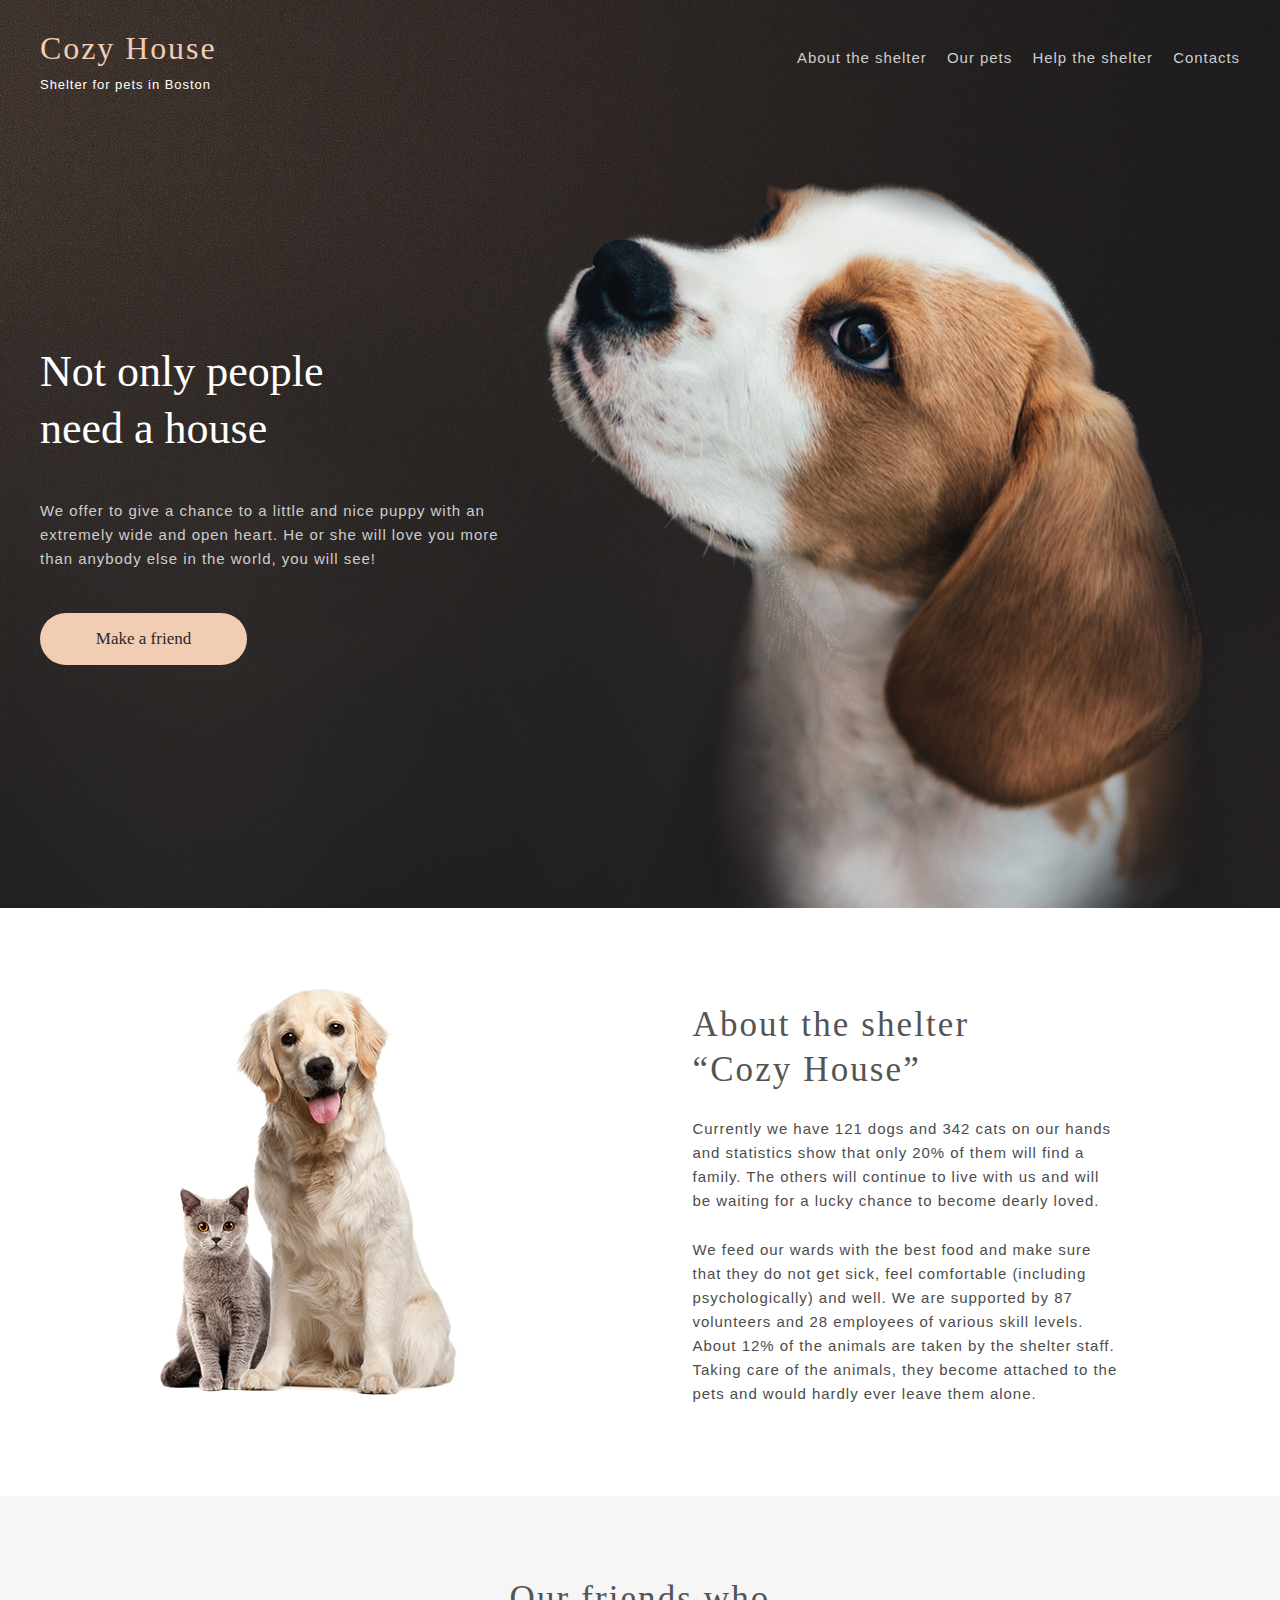
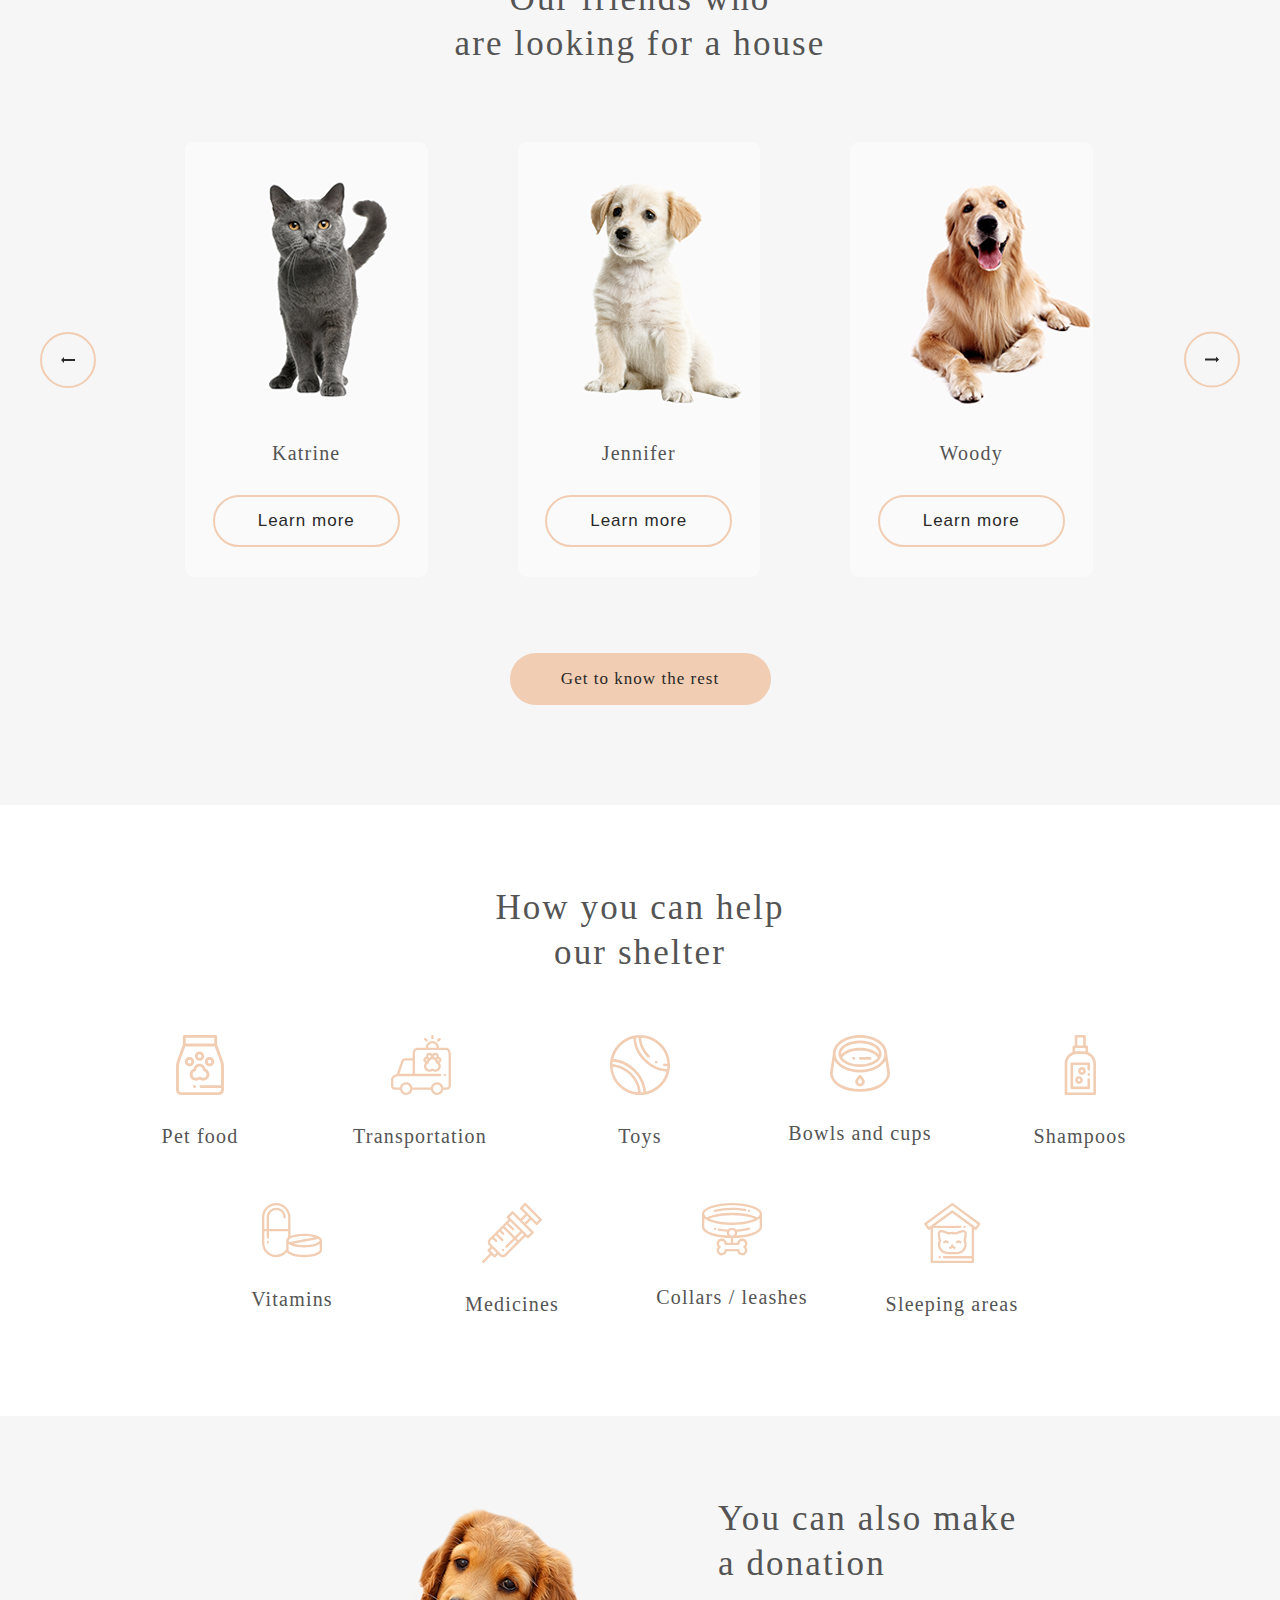
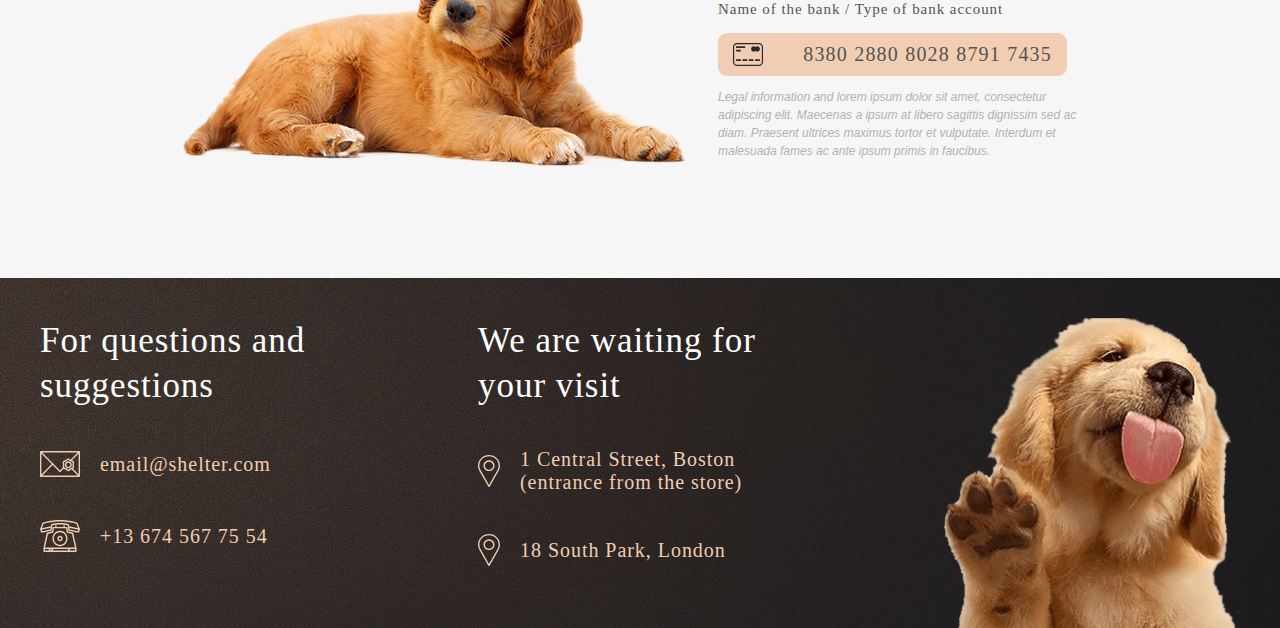
==== index.html @ f2b2263c "rework: done" ====
<!DOCTYPE html>
<html lang="en">

<head>
    <meta charset="UTF-8">
    <meta http-equiv="X-UA-Compatible" content="IE=edge">
    <meta name="viewport" content="width=device-width, initial-scale=1.0">
    <title>Shelter</title>
    <link rel="icon" href="./image/puppy.svg" type="image/x-icon">
    <link rel="stylesheet" href="style.css">
</head>

<body class="root">
    <section id="main" class="notOnly">
        <header class="header">
            <div class="headerLogo">
                <h1 class="headerTitle">Cozy House</h1>
                <p class="headerSubtitle">Shelter for pets in Boston</p>
            </div>
            <nav class="headerNav">
                <ul class="headerList">
                    <li class="headerItem">
                        <a class="headerLink" href="#main">About the shelter</a>
                    </li>
                    <li class="headerItem">
                        <a class="headerLink" href="./pages/pets.html">Our pets</a>
                    </li>
                    <li class="headerItem">
                        <a class="headerLink" href="#help">Help the shelter</a>
                    </li>
                    <li class="headerItem">
                        <a class="headerLink" href="#footer">Contacts</a>
                    </li>
                </ul>
            </nav>
        </header>
        <div class="notOnlyContent">
            <h2 class="notOnlyTitle">Not only people need a house</h2>
            <p class="notOnlyDescription">
                We offer to give a chance to a little and
                nice puppy with an extremely wide and open heart.
                He or she will love you more than anybody else in the world,
                you will see!
            </p>
            <button class="notOnlyButton"> <a href="#OurFriends">Make a friend</a></button>
        </div>
        <img class="notOnlyImage" src="./image/puppy.svg" alt="">
    </section>
    <section class="about">
        <div class="aboutContent">
            <img class="aboutImage" src="./image/about-pets.svg" alt="">
            <div class="aboutWrapper">
                <h3 class="aboutTitle">About the shelter “Cozy House”</h3>
                <p class="aboutDescription">
                    Currently we have 121 dogs and 342 cats on our hands and
                    statistics show that only 20% of them will find a family.
                    The others will continue to live with us and will be waiting
                    for a lucky chance to become dearly loved.
                </p>
                <p class="aboutDescription">
                    We feed our wards with the best food and make sure that
                    they do not get sick, feel comfortable (including psychologically)
                    and well. We are supported by 87 volunteers and 28 employees of
                    various skill levels. About 12% of the animals are taken by the
                    shelter staff. Taking care of the animals, they become attached
                    to the pets and would hardly ever leave them alone.
                </p>
            </div>
        </div>
    </section>
    <section id="OurFriends" class="ourFriends">
        <div class="ourFriendsContent">
            <h3 class="ourFriendsTitle">
                Our friends who are&nbsp;looking for a house
            </h3>
            <div class="ourFriendsSlider">
                <div class="ourFriendsLeft">
                    <img class="ourFriendsLeftImage" src="./image/Left.svg" alt="">
                </div>
                <ul class="ourFriendsCards">
                    <li class="ourFriendsItem">
                        <img class="ourFriendsImage" src="./image/pets-katrine.jpg" alt="Katrine">
                        <div class="ourFriendsDescription">
                            <p class="ourFriendsName">Katrine</p>
                            <button class="ourFriendsLearnMore">Learn more</button>
                        </div>
                    </li>
                    <li class="ourFriendsItem">
                        <img class="ourFriendsImage" src="./image/pets-jennifer.jpg" alt="Jennifer">
                        <div class="ourFriendsDescription">
                            <p class="ourFriendsName">Jennifer</p>
                            <button class="ourFriendsLearnMore">Learn more</button>
                        </div>
                    </li>
                    <li class="ourFriendsItem">
                        <img class="ourFriendsImage" src="./image/pets-woody.jpg" alt="Woody">
                        <div class="ourFriendsDescription">
                            <p class="ourFriendsName">Woody</p>
                            <button class="ourFriendsLearnMore">Learn more</button>
                        </div>
                    </li>
                    <li class="ourFriendsItem">
                        <img class="ourFriendsImage" src="./image/Sophia.jpg" alt="Sophia">
                        <div class="ourFriendsDescription">
                            <p class="ourFriendsName">Sophia</p>
                            <button class="ourFriendsLearnMore">Learn more</button>
                        </div>
                    </li>
                    <li class="ourFriendsItem">
                        <img class="ourFriendsImage" src="./image/pets-timmy.jpg" alt="Timmy">
                        <div class="ourFriendsDescription">
                            <p class="ourFriendsName">Timmy</p>
                            <button class="ourFriendsLearnMore">Learn more</button>
                        </div>
                    </li>
                    <li class="ourFriendsItem">
                        <img class="ourFriendsImage" src="./image/pets-charly.jpg" alt="Charly">
                        <div class="ourFriendsDescription">
                            <p class="ourFriendsName">Charly</p>
                            <button class="ourFriendsLearnMore">Learn more</button>
                        </div>
                    </li>
                    <li class="ourFriendsItem">
                        <img class="ourFriendsImage" src="./image/pets-scarlet.jpg" alt="Scarlett">
                        <div class="ourFriendsDescription">
                            <p class="ourFriendsName">Scarlett</p>
                            <button class="ourFriendsLearnMore">Learn more</button>
                        </div>
                    </li>
                    <li class="ourFriendsItem">
                        <img class="ourFriendsImage" src="./image/pets-Freddie.jpg" alt="Freddie">
                        <div class="ourFriendsDescription">
                            <p class="ourFriendsName">Freddie</p>
                            <button class="ourFriendsLearnMore">Learn more</button>
                        </div>
                    </li>
                </ul>
                <div class="ourFriendsRightWrapper">
                    <div class="ourFriendsRight">
                        <img class="ourFriendsRightImage" src="./image/Right.svg" alt="">
                    </div>
                </div>
            </div>
            <button  class="ourFriendsButton"> <a href="./pages/pets.html">Get to know the rest</a></button>
        </div>
    </section>
    <section id="help" class="help">
        <div class="helpContent">
            <h3 class="helpTitle">
                How you can help our shelter
            </h3>
            <ul class="helpItems">
                <li class="helpItem">
                    <img class="helpIcon" src="./image/food.svg" alt="Pet food">
                    <p class="helpText">Pet food</p>
                </li>
                <li class="helpItem">
                    <img class="helpIcon" src="./image/transportation.svg" alt="Transportation">
                    <p class="helpText">Transportation</p>
                </li>
                <li class="helpItem">
                    <img class="helpIcon" src="./image/toys.svg" alt="Toys">
                    <p class="helpText">Toys</p>
                </li>
                <li class="helpItem">
                    <img class="helpIcon" src="./image/bowls-and-cups.svg" alt="Bowls and cups">
                    <p class="helpText">Bowls and cups</p>
                </li>
                <li class="helpItem">
                    <img class="helpIcon" src="./image/shampoos.svg" alt="Shampoos">
                    <p class="helpText">Shampoos</p>
                </li>
                <li class="helpItem">
                    <img class="helpIcon" src="./image/vitamins.svg" alt="Vitamins">
                    <p class="helpText">Vitamins</p>
                </li>
                <li class="helpItem">
                    <img class="helpIcon" src="./image/medicines.svg" alt="Medicines">
                    <p class="helpText">Medicines</p>
                </li>
                <li class="helpItem">
                    <img class="helpIcon" src="./image/collars-or-leashes.svg" alt="Collars / leashes">
                    <p class="helpText">Collars / leashes</p>
                </li>
                <li class="helpItem">
                    <img class="helpIcon" src="./image/sleeping-area.svg" alt="Sleeping areas">
                    <p class="helpText">Sleeping areas</p>
                </li>
            </ul>
        </div>
    </section>
    <section class="inAddition">
        <div class="inAdditionContent">
            <img class="inAdditionImage" src="./image/donation-dog.svg" alt="dog">
            <div class="inAdditionWrapper">
                <h3 class="inAdditionTitle">You can also make a donation</h3>
                <p class="inAdditionSubtitle">Name of the bank / Type of bank account</p>
                <a class="inAdditionLink" href="#">
                    <img class="inAdditionIcon" src="./image/credit-card.svg" alt="8380 2880 8028 8791 7435">
                    <span class="inAdditionSpan">8380 2880 8028 8791 7435</span>
                </a>
                <p class="inAdditionInformation">Legal information and lorem ipsum dolor sit amet,
                    consectetur adipiscing elit. Maecenas a ipsum at libero sagittis
                    dignissim sed ac diam. Praesent ultrices maximus tortor et vulputate.
                    Interdum et malesuada fames ac ante ipsum primis in faucibus.</p>
            </div>
        </div>
    </section>
    <footer id="footer" class="footer">
        <div class="footerContent">
            <div class="footerContacts">
                <h3 class="footerTitle">For questions and suggestions</h3>
                <a href = "mailto: email@shelter.com" class="footerSubtitle email">
                    <img src="../image/icon-email.svg" alt="email" class="footerIcon">
                    <span class="footerInfo">email@shelter.com</span>
                </a>
                <a href="tel:+136745677554" class="footerSubtitle phone">
                    <img src="../image/phone.svg" alt="phone" class="footerIcon">
                    <span class="footerInfo">+13 674 567 75 54</span>
                </a>
            </div>
            <div class="footerAdress">
                <h3 class="footerTitle">We are waiting for your visit</h3>
                <a href="https://goo.gl/maps/bcG7oSS9eWHa2TAKA" target="_blank" class="footerSubtitle boston">
                    <img src="../image/pin.svg" alt="pin" class="footerIcon">
                    <span class="footerInfo">1 Central Street, Boston (entrance from the store)</span>
                </a>
                <a href="https://goo.gl/maps/N9DivadmzmrwjfUs8" target="_blank" class="footerSubtitle london">
                    <img src="../image/pin.svg" alt="pin" class="footerIcon">
                    <span class="footerInfo">18 South Park, London</span>
                </a>
            </div>
            <img src="../image/footer-puppy.svg" alt="Puppy" class="footerLogo">
        </div>
    </footer>
</body>

</html>
---- style.css ----
@import url(./blocks/root.css);

@import url(./blocks/notOnly/notOnly.css);

@import url(./blocks/header/header.css);
@import url(./blocks/header/Title/headerTitle.css);
@import url(./blocks/header/Subtitle/headerSubtitle.css);
@import url(./blocks/header/Nav/headerNav.css);
@import url(./blocks/header/List/headerList.css);
@import url(./blocks/header/Item/headerItem.css);
@import url(./blocks/header/Link/headerLink.css);

@import url(./blocks/notOnly/Content/notOnlyContent.css);
@import url(./blocks/notOnly/Title/notOnlyTitle.css);
@import url(./blocks/notOnly/Description/notOnlyDescription.css);
@import url(./blocks/notOnly/Button/notOnlyButton.css);
@import url(./blocks/notOnly/Image/notOnlyImage.css);

@import url(./blocks/about/about.css);
@import url(./blocks/about/Content/aboutContent.css);
@import url(./blocks/about/Image/aboutImage.css);
@import url(./blocks/about/Wrapper/aboutWrapper.css);
@import url(./blocks/about/Title/aboutTitle.css);
@import url(./blocks/about/Description/aboutDescription.css);

@import url(./blocks/ourFriends/ourFriendsContent.css);
@import url(./blocks/ourFriends/Title/ourFriendsTitle.css);
@import url(./blocks/ourFriends/Slider/ourFriendsSlider.css);
@import url(./blocks/ourFriends/Left/ourFriendsLeft.css);
@import url(./blocks/ourFriends/Left/ourFriendsLeftImage.css);
@import url(./blocks/ourFriends/Cards/ourFriendsCards.css);
@import url(./blocks/ourFriends/Item/ourFriendsItem.css);
@import url(./blocks/ourFriends/Image/ourFriendsImage.css);
@import url(./blocks/ourFriends/Description/ourFriendsDescription.css);
@import url(./blocks/ourFriends/Name/ourFriendsName.css);
@import url(./blocks/ourFriends/LearnMore/ourFriendsLearnMore.css);
@import url(./blocks/ourFriends/Right/ourFriendsRightWrapper.css);
@import url(./blocks/ourFriends/Right/ourFriendsRight.css);
@import url(./blocks/ourFriends/Right/ourFriendsRightImage.css);
@import url(./blocks/ourFriends/Button/ourFriendsButton.css);

@import url(./blocks/help/help.css);
@import url(./blocks/help/Content/helpContent.css);
@import url(./blocks/help/Title/helpTitle.css);
@import url(./blocks/help/Items/helpItems.css);
@import url(./blocks/help/Item/helpItem.css);
@import url(./blocks/help/Icon/helpIcon.css);
@import url(./blocks/help/Text/helpText.css);

@import url(./blocks/inAddition/inAddition.css);
@import url(./blocks/inAddition/Content/inAdditionContent.css);
@import url(./blocks/inAddition/Image/inAdditionImage.css);
@import url(./blocks/inAddition/Wrapper/inAdditionWrapper.css);
@import url(./blocks/inAddition/Title/inAdditionTitle.css);
@import url(./blocks/inAddition/Subtitle/inAdditionSubtitle.css);
@import url(./blocks/inAddition/Link/inAdditionLink.css);
@import url(./blocks/inAddition/Span/inAdditionSpan.css);
@import url(./blocks/inAddition/Information/inAdditionInformation.css);

@import url(./blocks/footer/footer.css);
@import url(./blocks/footer/Content/footerContent.css);
@import url(./blocks/footer/Title/footerTitle.css);
@import url(./blocks/footer/Subtitle/footerSubtitle.css);
@import url(./blocks/footer/Info/footerInfo.css);
@import url(./blocks/footer/Icon/footerIcon.css);
@import url(./blocks/footer/Logo/footerLogo.css);

@import url(./blocks/pets/pets.css);
@import url(./blocks/pets/Content/petsContent.css);
@import url(./blocks/pets/Title/petsTitle.css);
@import url(./blocks/pets/Container/petsContainer.css);
@import url(./blocks/pets/Item/petsItem.css);
@import url(./blocks/pets/Pagination/petsPagination.css);
@import url(./blocks/pets/Count/paginationCount.css);
@import url(./blocks/pets/Arrow/paginationArrow.css);
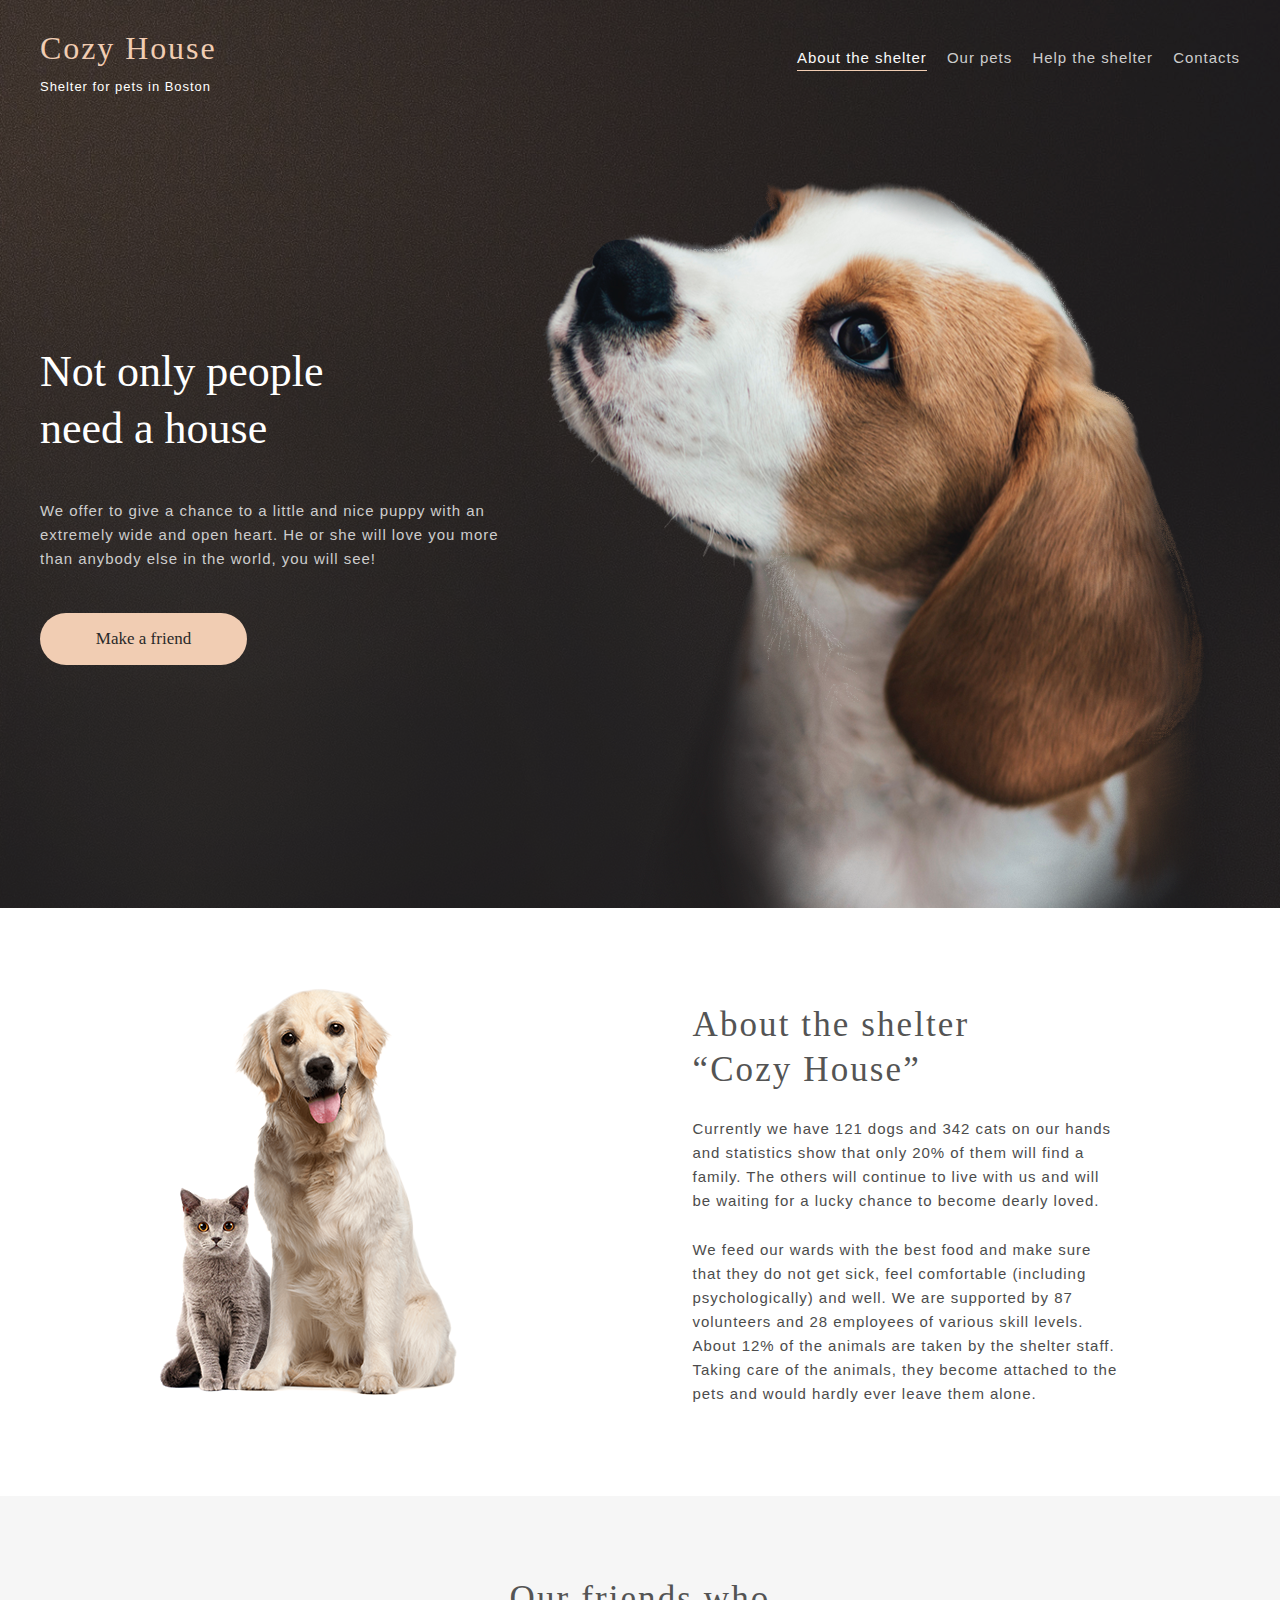
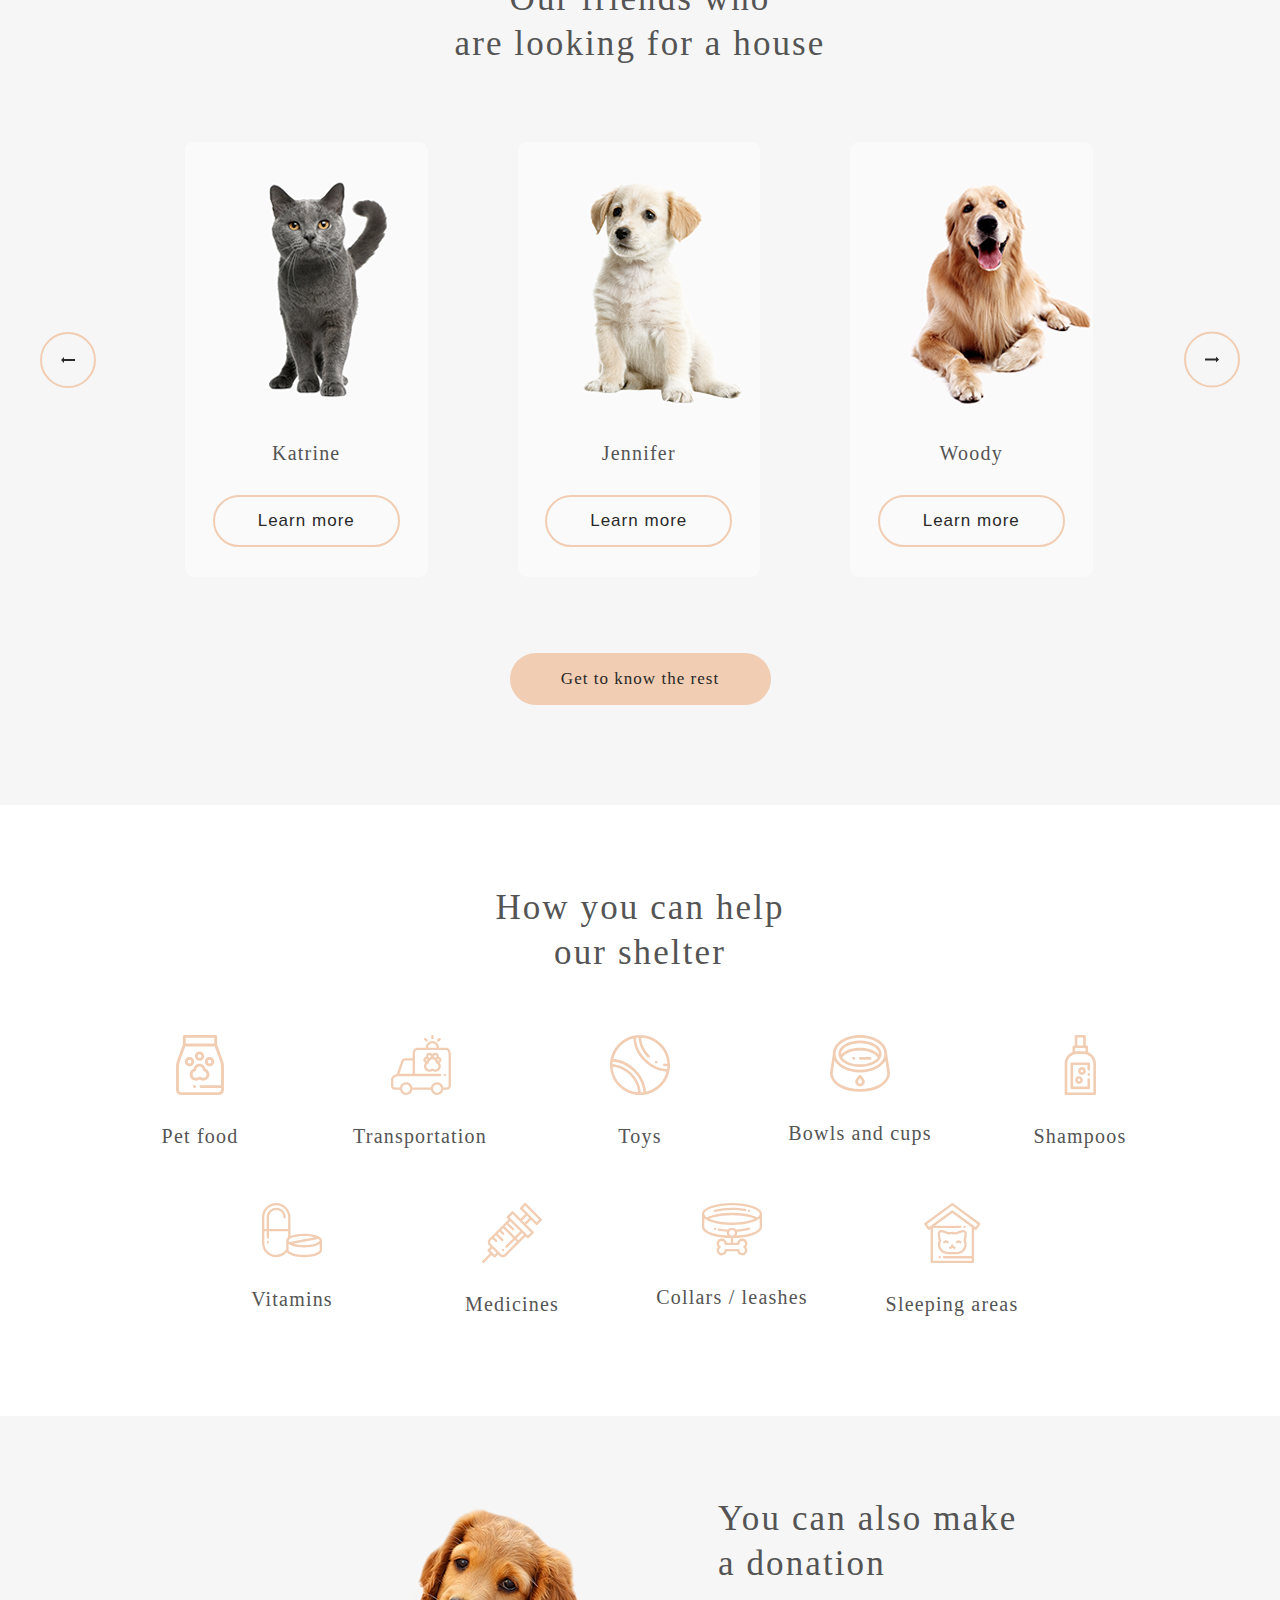
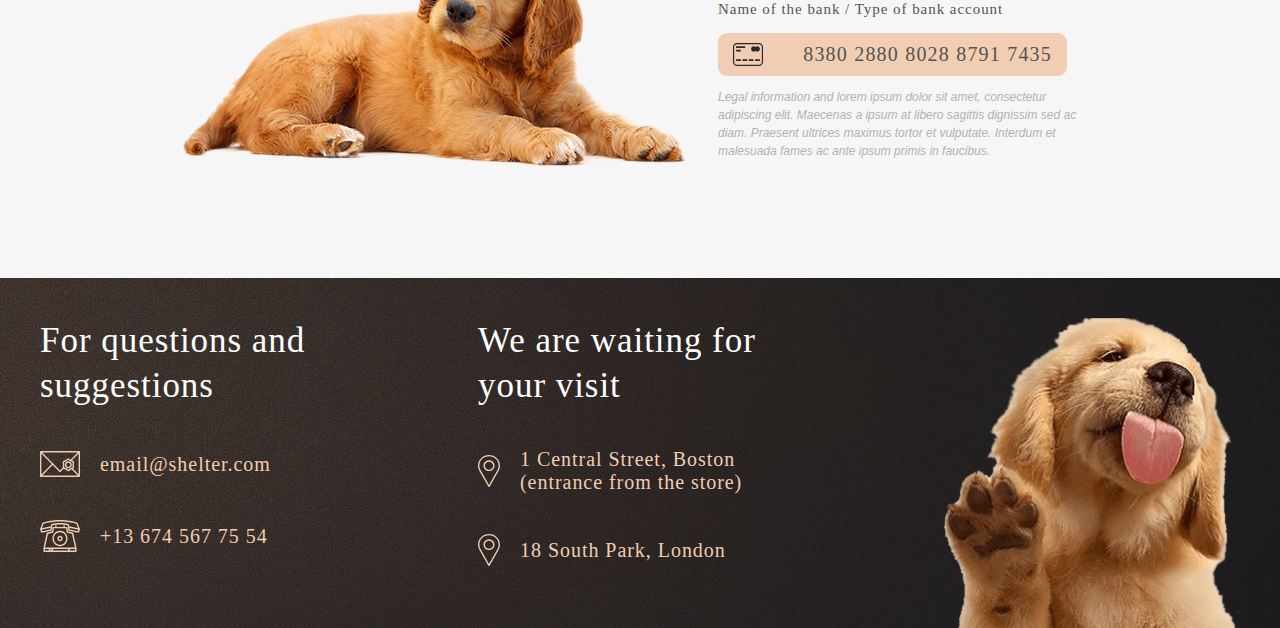
==== commit bda5e511: "rework: edit" ====
--- a/index.html
+++ b/index.html
@@ -15,11 +15,11 @@
         <header class="header">
             <div class="headerLogo">
                 <h1 class="headerTitle">Cozy House</h1>
-                <p class="headerSubtitle">Shelter for pets in Boston</p>
+                <span class="headerSubtitle">Shelter for pets in Boston</span>
             </div>
             <nav class="headerNav">
                 <ul class="headerList">
-                    <li class="headerItem">
+                    <li class="headerItem add">
                         <a class="headerLink" href="#main">About the shelter</a>
                     </li>
                     <li class="headerItem">
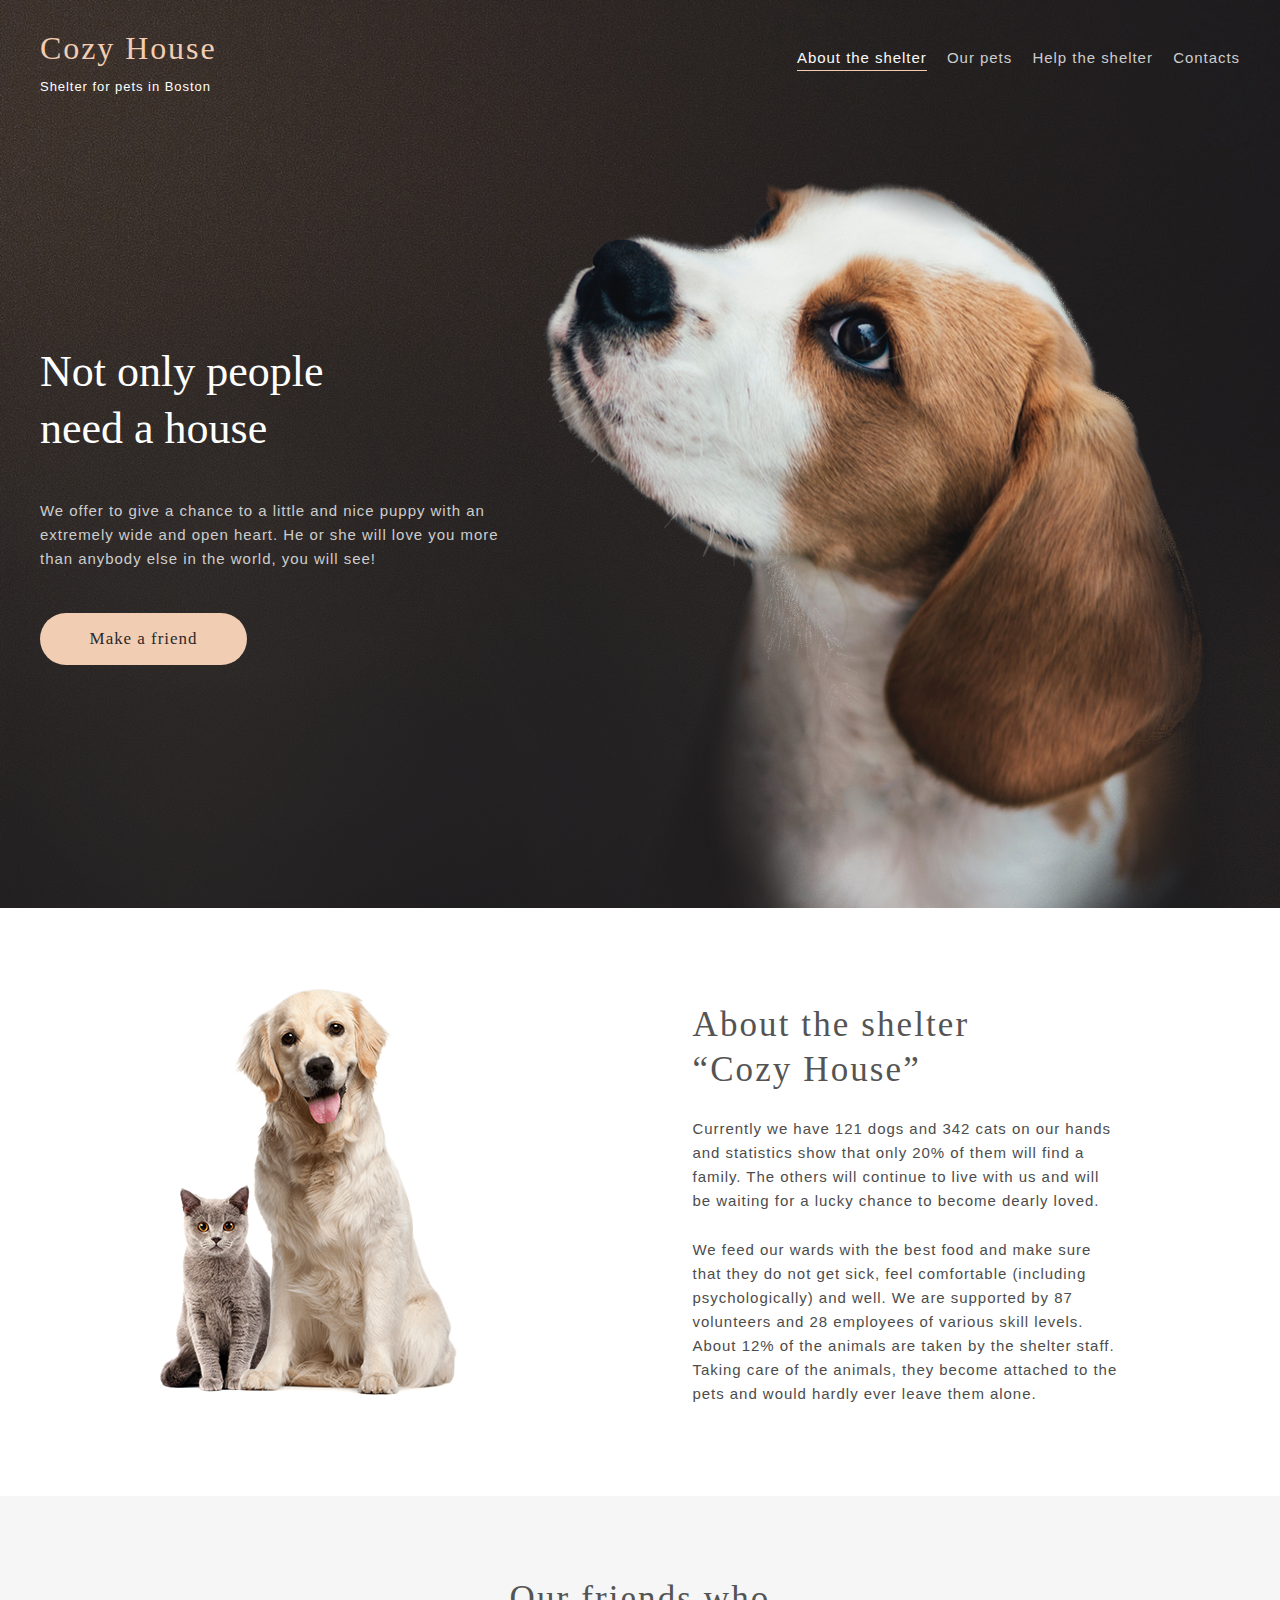
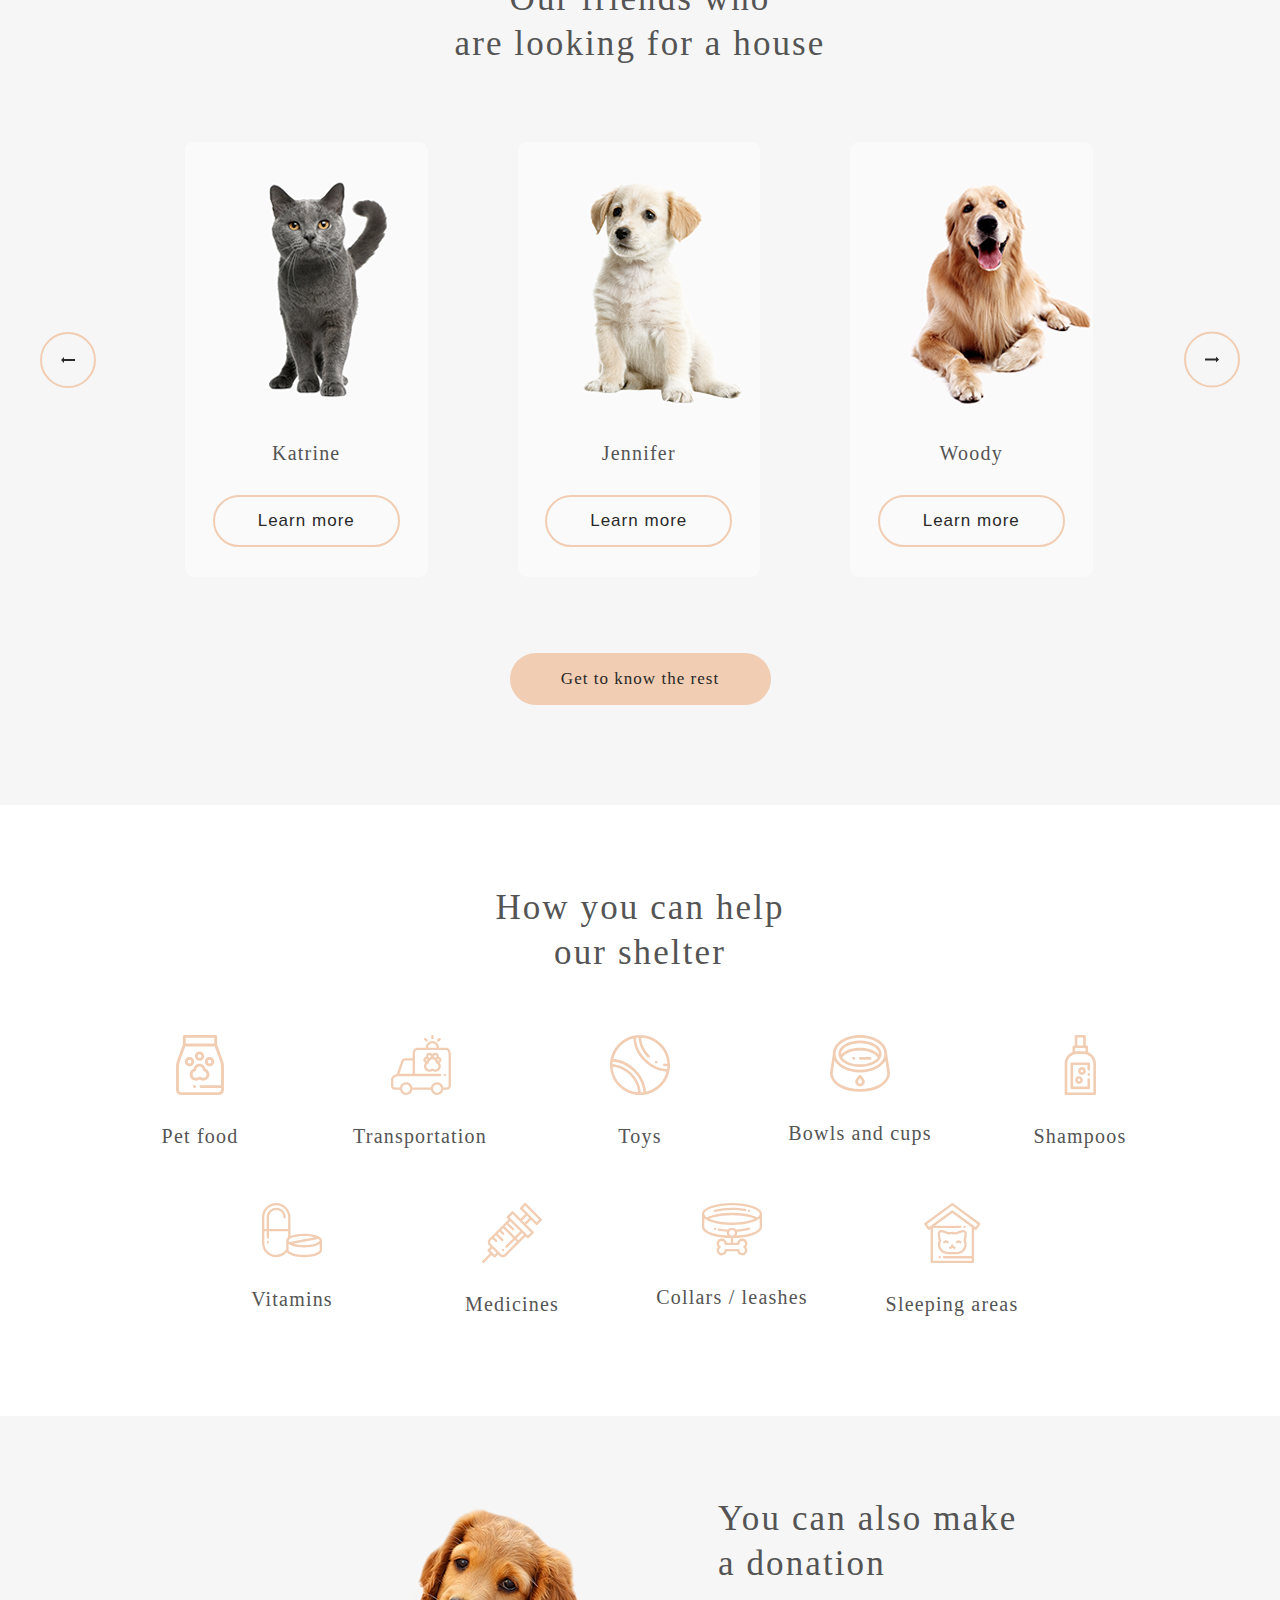
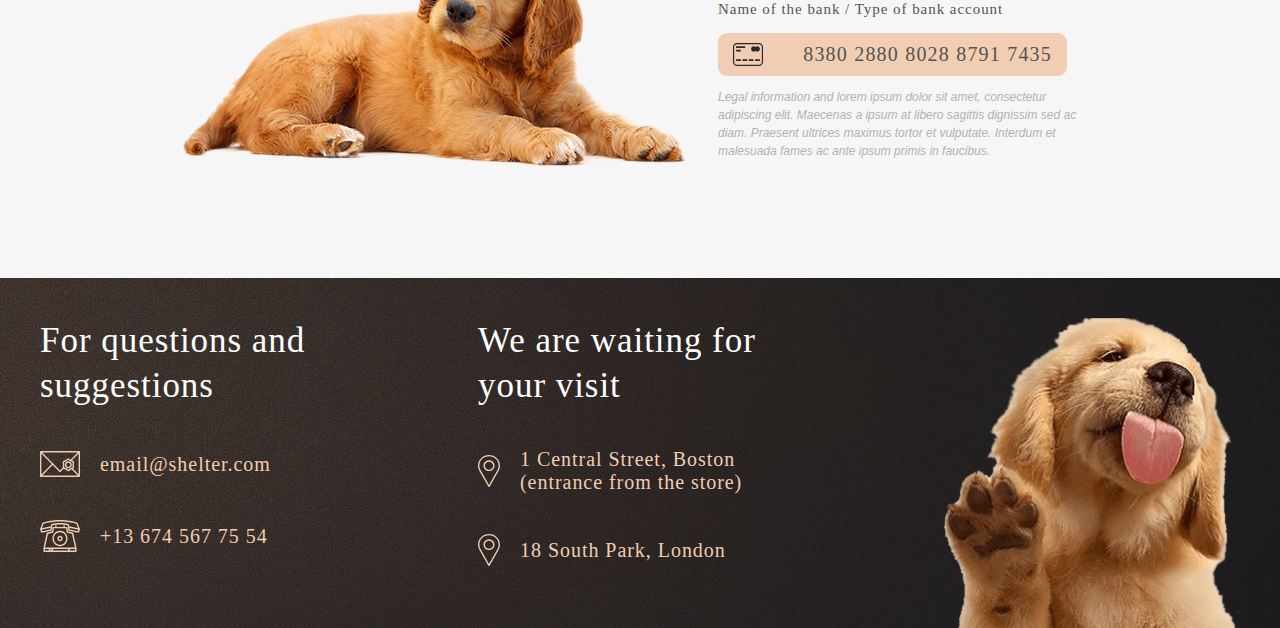
==== commit cc65d02e: "rework: edit button" ====
--- a/index.html
+++ b/index.html
@@ -42,7 +42,7 @@
                 He or she will love you more than anybody else in the world,
                 you will see!
             </p>
-            <button class="notOnlyButton"> <a href="#OurFriends">Make a friend</a></button>
+            <a class="notOnlyButton" href="#OurFriends">Make a friend</a>
         </div>
         <img class="notOnlyImage" src="./image/puppy.svg" alt="">
     </section>
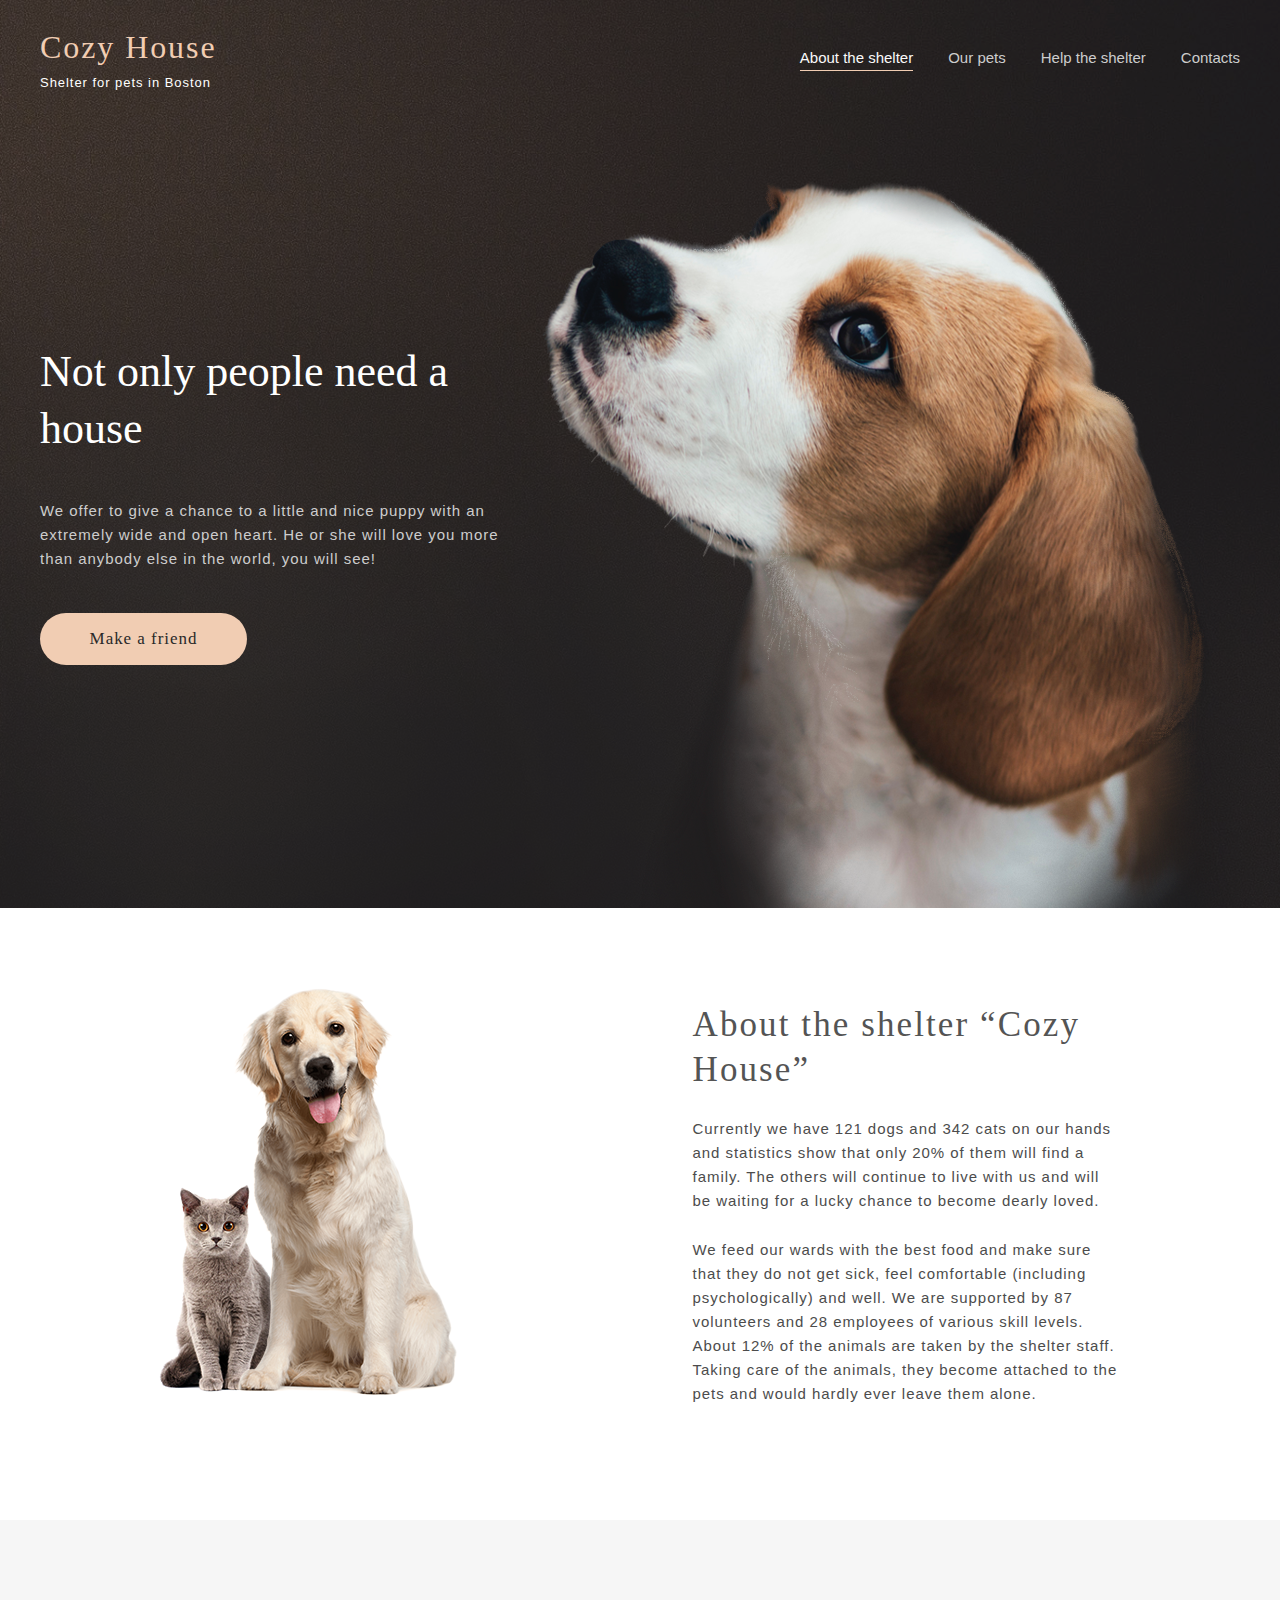
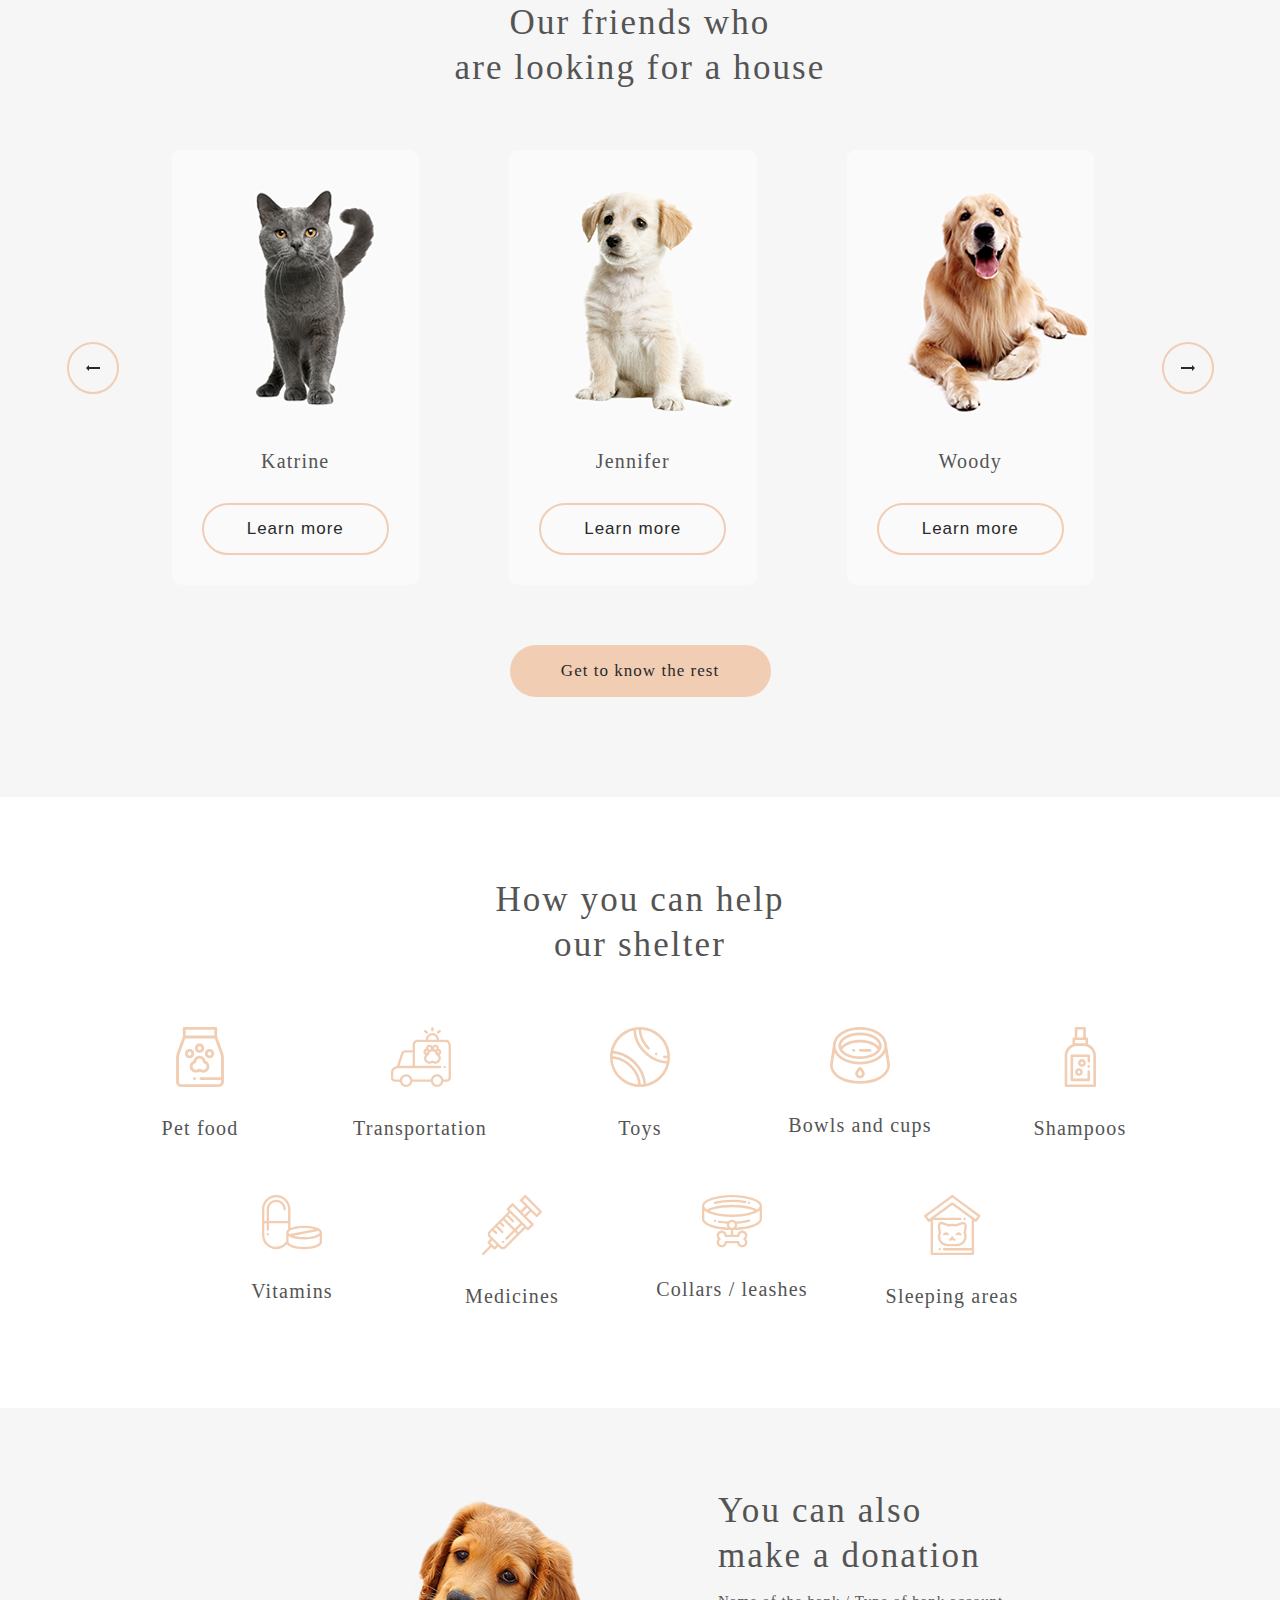
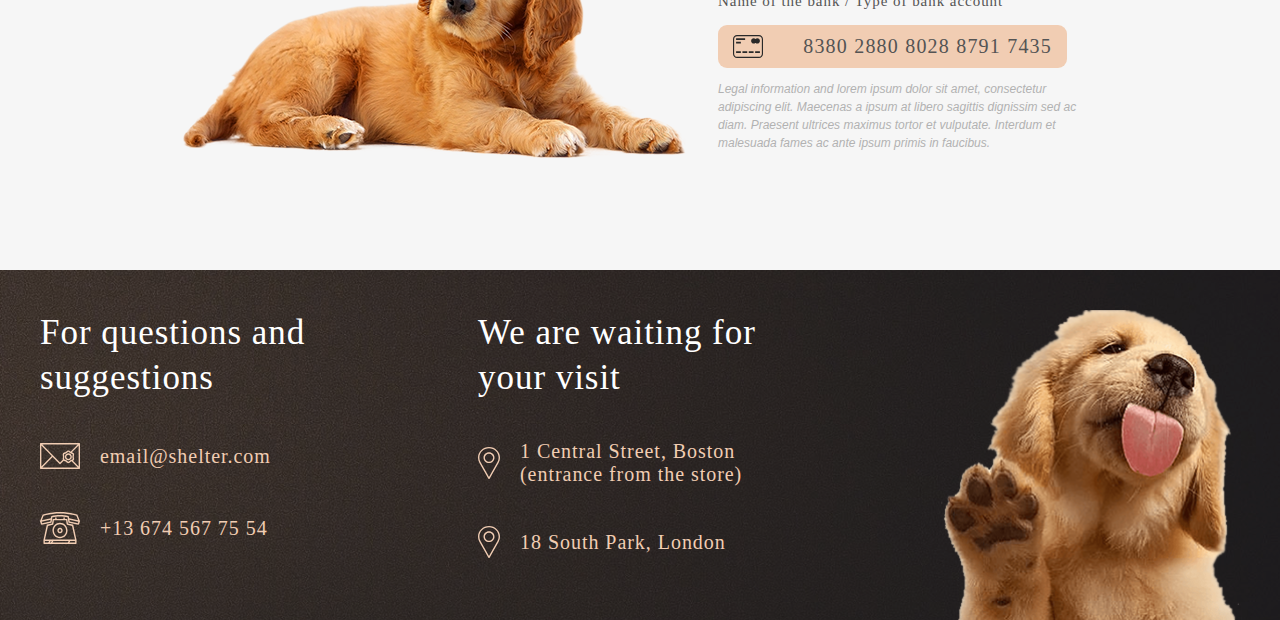
==== commit 05199775: "fix: second task is done" ====
--- a/index.html
+++ b/index.html
@@ -14,8 +14,8 @@
     <section id="main" class="notOnly">
         <header class="header">
             <div class="headerLogo">
-                <h1 class="headerTitle">Cozy House</h1>
-                <span class="headerSubtitle">Shelter for pets in Boston</span>
+                <h1 class="headerTitle">Cozy&nbsp;House</h1>
+                <p class="headerSubtitle">Shelter for pets in Boston</p>
             </div>
             <nav class="headerNav">
                 <ul class="headerList">
@@ -33,9 +33,10 @@
                     </li>
                 </ul>
             </nav>
+            <img class="headerBurger" src="../image/Burger1.svg" alt="Burger menu">
         </header>
         <div class="notOnlyContent">
-            <h2 class="notOnlyTitle">Not only people need a house</h2>
+            <h2 class="notOnlyTitle">Not only people need&nbsp;a house</h2>
             <p class="notOnlyDescription">
                 We offer to give a chance to a little and
                 nice puppy with an extremely wide and open heart.
@@ -71,83 +72,83 @@
     <section id="OurFriends" class="ourFriends">
         <div class="ourFriendsContent">
             <h3 class="ourFriendsTitle">
-                Our friends who are&nbsp;looking for a house
+                Our friends who are&nbsp;looking&nbsp;for&nbsp;a&nbsp;house
             </h3>
-            <div class="ourFriendsSlider">
+            <div class="ourFriendsWrapper">
                 <div class="ourFriendsLeft">
                     <img class="ourFriendsLeftImage" src="./image/Left.svg" alt="">
                 </div>
-                <ul class="ourFriendsCards">
-                    <li class="ourFriendsItem">
-                        <img class="ourFriendsImage" src="./image/pets-katrine.jpg" alt="Katrine">
-                        <div class="ourFriendsDescription">
-                            <p class="ourFriendsName">Katrine</p>
-                            <button class="ourFriendsLearnMore">Learn more</button>
-                        </div>
-                    </li>
-                    <li class="ourFriendsItem">
-                        <img class="ourFriendsImage" src="./image/pets-jennifer.jpg" alt="Jennifer">
-                        <div class="ourFriendsDescription">
-                            <p class="ourFriendsName">Jennifer</p>
-                            <button class="ourFriendsLearnMore">Learn more</button>
-                        </div>
-                    </li>
-                    <li class="ourFriendsItem">
-                        <img class="ourFriendsImage" src="./image/pets-woody.jpg" alt="Woody">
-                        <div class="ourFriendsDescription">
-                            <p class="ourFriendsName">Woody</p>
-                            <button class="ourFriendsLearnMore">Learn more</button>
-                        </div>
-                    </li>
-                    <li class="ourFriendsItem">
-                        <img class="ourFriendsImage" src="./image/Sophia.jpg" alt="Sophia">
-                        <div class="ourFriendsDescription">
-                            <p class="ourFriendsName">Sophia</p>
-                            <button class="ourFriendsLearnMore">Learn more</button>
-                        </div>
-                    </li>
-                    <li class="ourFriendsItem">
-                        <img class="ourFriendsImage" src="./image/pets-timmy.jpg" alt="Timmy">
-                        <div class="ourFriendsDescription">
-                            <p class="ourFriendsName">Timmy</p>
-                            <button class="ourFriendsLearnMore">Learn more</button>
-                        </div>
-                    </li>
-                    <li class="ourFriendsItem">
-                        <img class="ourFriendsImage" src="./image/pets-charly.jpg" alt="Charly">
-                        <div class="ourFriendsDescription">
-                            <p class="ourFriendsName">Charly</p>
-                            <button class="ourFriendsLearnMore">Learn more</button>
-                        </div>
-                    </li>
-                    <li class="ourFriendsItem">
-                        <img class="ourFriendsImage" src="./image/pets-scarlet.jpg" alt="Scarlett">
-                        <div class="ourFriendsDescription">
-                            <p class="ourFriendsName">Scarlett</p>
-                            <button class="ourFriendsLearnMore">Learn more</button>
-                        </div>
-                    </li>
-                    <li class="ourFriendsItem">
-                        <img class="ourFriendsImage" src="./image/pets-Freddie.jpg" alt="Freddie">
-                        <div class="ourFriendsDescription">
-                            <p class="ourFriendsName">Freddie</p>
-                            <button class="ourFriendsLearnMore">Learn more</button>
-                        </div>
-                    </li>
-                </ul>
-                <div class="ourFriendsRightWrapper">
-                    <div class="ourFriendsRight">
-                        <img class="ourFriendsRightImage" src="./image/Right.svg" alt="">
-                    </div>
+                <div class="ourFriendsSlider">
+                    <ul class="ourFriendsCards">
+                        <li class="ourFriendsItem">
+                            <img class="ourFriendsImage" src="./image/pets-katrine.jpg" alt="Katrine">
+                            <div class="ourFriendsDescription">
+                                <p class="ourFriendsName">Katrine</p>
+                                <button class="ourFriendsLearnMore">Learn more</button>
+                            </div>
+                        </li>
+                        <li class="ourFriendsItem">
+                            <img class="ourFriendsImage" src="./image/pets-jennifer.jpg" alt="Jennifer">
+                            <div class="ourFriendsDescription">
+                                <p class="ourFriendsName">Jennifer</p>
+                                <button class="ourFriendsLearnMore">Learn more</button>
+                            </div>
+                        </li>
+                        <li class="ourFriendsItem">
+                            <img class="ourFriendsImage" src="./image/pets-woody.jpg" alt="Woody">
+                            <div class="ourFriendsDescription">
+                                <p class="ourFriendsName">Woody</p>
+                                <button class="ourFriendsLearnMore">Learn more</button>
+                            </div>
+                        </li>
+                        <li class="ourFriendsItem">
+                            <img class="ourFriendsImage" src="./image/Sophia.jpg" alt="Sophia">
+                            <div class="ourFriendsDescription">
+                                <p class="ourFriendsName">Sophia</p>
+                                <button class="ourFriendsLearnMore">Learn more</button>
+                            </div>
+                        </li>
+                        <li class="ourFriendsItem">
+                            <img class="ourFriendsImage" src="./image/pets-timmy.jpg" alt="Timmy">
+                            <div class="ourFriendsDescription">
+                                <p class="ourFriendsName">Timmy</p>
+                                <button class="ourFriendsLearnMore">Learn more</button>
+                            </div>
+                        </li>
+                        <li class="ourFriendsItem">
+                            <img class="ourFriendsImage" src="./image/pets-charly.jpg" alt="Charly">
+                            <div class="ourFriendsDescription">
+                                <p class="ourFriendsName">Charly</p>
+                                <button class="ourFriendsLearnMore">Learn more</button>
+                            </div>
+                        </li>
+                        <li class="ourFriendsItem">
+                            <img class="ourFriendsImage" src="./image/pets-scarlet.jpg" alt="Scarlett">
+                            <div class="ourFriendsDescription">
+                                <p class="ourFriendsName">Scarlett</p>
+                                <button class="ourFriendsLearnMore">Learn more</button>
+                            </div>
+                        </li>
+                        <li class="ourFriendsItem">
+                            <img class="ourFriendsImage" src="./image/pets-Freddie.jpg" alt="Freddie">
+                            <div class="ourFriendsDescription">
+                                <p class="ourFriendsName">Freddie</p>
+                                <button class="ourFriendsLearnMore">Learn more</button>
+                            </div>
+                        </li>
+                    </ul>
                 </div>
-            </div>
-            <button  class="ourFriendsButton"> <a href="./pages/pets.html">Get to know the rest</a></button>
+                <div class="ourFriendsRight">
+                    <img class="ourFriendsRightImage" src="./image/Right.svg" alt="">
+                </div>
+            </div>
+            <a class="ourFriendsButton" href="./pages/pets.html">Get to know the rest</a>
         </div>
     </section>
     <section id="help" class="help">
         <div class="helpContent">
             <h3 class="helpTitle">
-                How you can help our shelter
+                How you can help our&nbsp;shelter
             </h3>
             <ul class="helpItems">
                 <li class="helpItem">
@@ -193,7 +194,7 @@
         <div class="inAdditionContent">
             <img class="inAdditionImage" src="./image/donation-dog.svg" alt="dog">
             <div class="inAdditionWrapper">
-                <h3 class="inAdditionTitle">You can also make a donation</h3>
+                <h3 class="inAdditionTitle">You can also make&nbsp;a&nbsp;donation</h3>
                 <p class="inAdditionSubtitle">Name of the bank / Type of bank account</p>
                 <a class="inAdditionLink" href="#">
                     <img class="inAdditionIcon" src="./image/credit-card.svg" alt="8380 2880 8028 8791 7435">
@@ -210,7 +211,7 @@
         <div class="footerContent">
             <div class="footerContacts">
                 <h3 class="footerTitle">For questions and suggestions</h3>
-                <a href = "mailto: email@shelter.com" class="footerSubtitle email">
+                <a href = "mailto:email@shelter.com" class="footerSubtitle email">
                     <img src="../image/icon-email.svg" alt="email" class="footerIcon">
                     <span class="footerInfo">email@shelter.com</span>
                 </a>
--- a/style.css
+++ b/style.css
@@ -9,6 +9,7 @@
 @import url(./blocks/header/List/headerList.css);
 @import url(./blocks/header/Item/headerItem.css);
 @import url(./blocks/header/Link/headerLink.css);
+@import url(./blocks/header/burger/headerBurger.css);
 
 @import url(./blocks/notOnly/Content/notOnlyContent.css);
 @import url(./blocks/notOnly/Title/notOnlyTitle.css);
@@ -23,8 +24,10 @@
 @import url(./blocks/about/Title/aboutTitle.css);
 @import url(./blocks/about/Description/aboutDescription.css);
 
-@import url(./blocks/ourFriends/ourFriendsContent.css);
+@import url(./blocks/ourFriends/OurFriends.css);
+@import url(./blocks/ourFriends/Content/ourFriendsContent.css);
 @import url(./blocks/ourFriends/Title/ourFriendsTitle.css);
+@import url(./blocks/ourFriends/Wrapper/ourFriendsWrapper.css);
 @import url(./blocks/ourFriends/Slider/ourFriendsSlider.css);
 @import url(./blocks/ourFriends/Left/ourFriendsLeft.css);
 @import url(./blocks/ourFriends/Left/ourFriendsLeftImage.css);
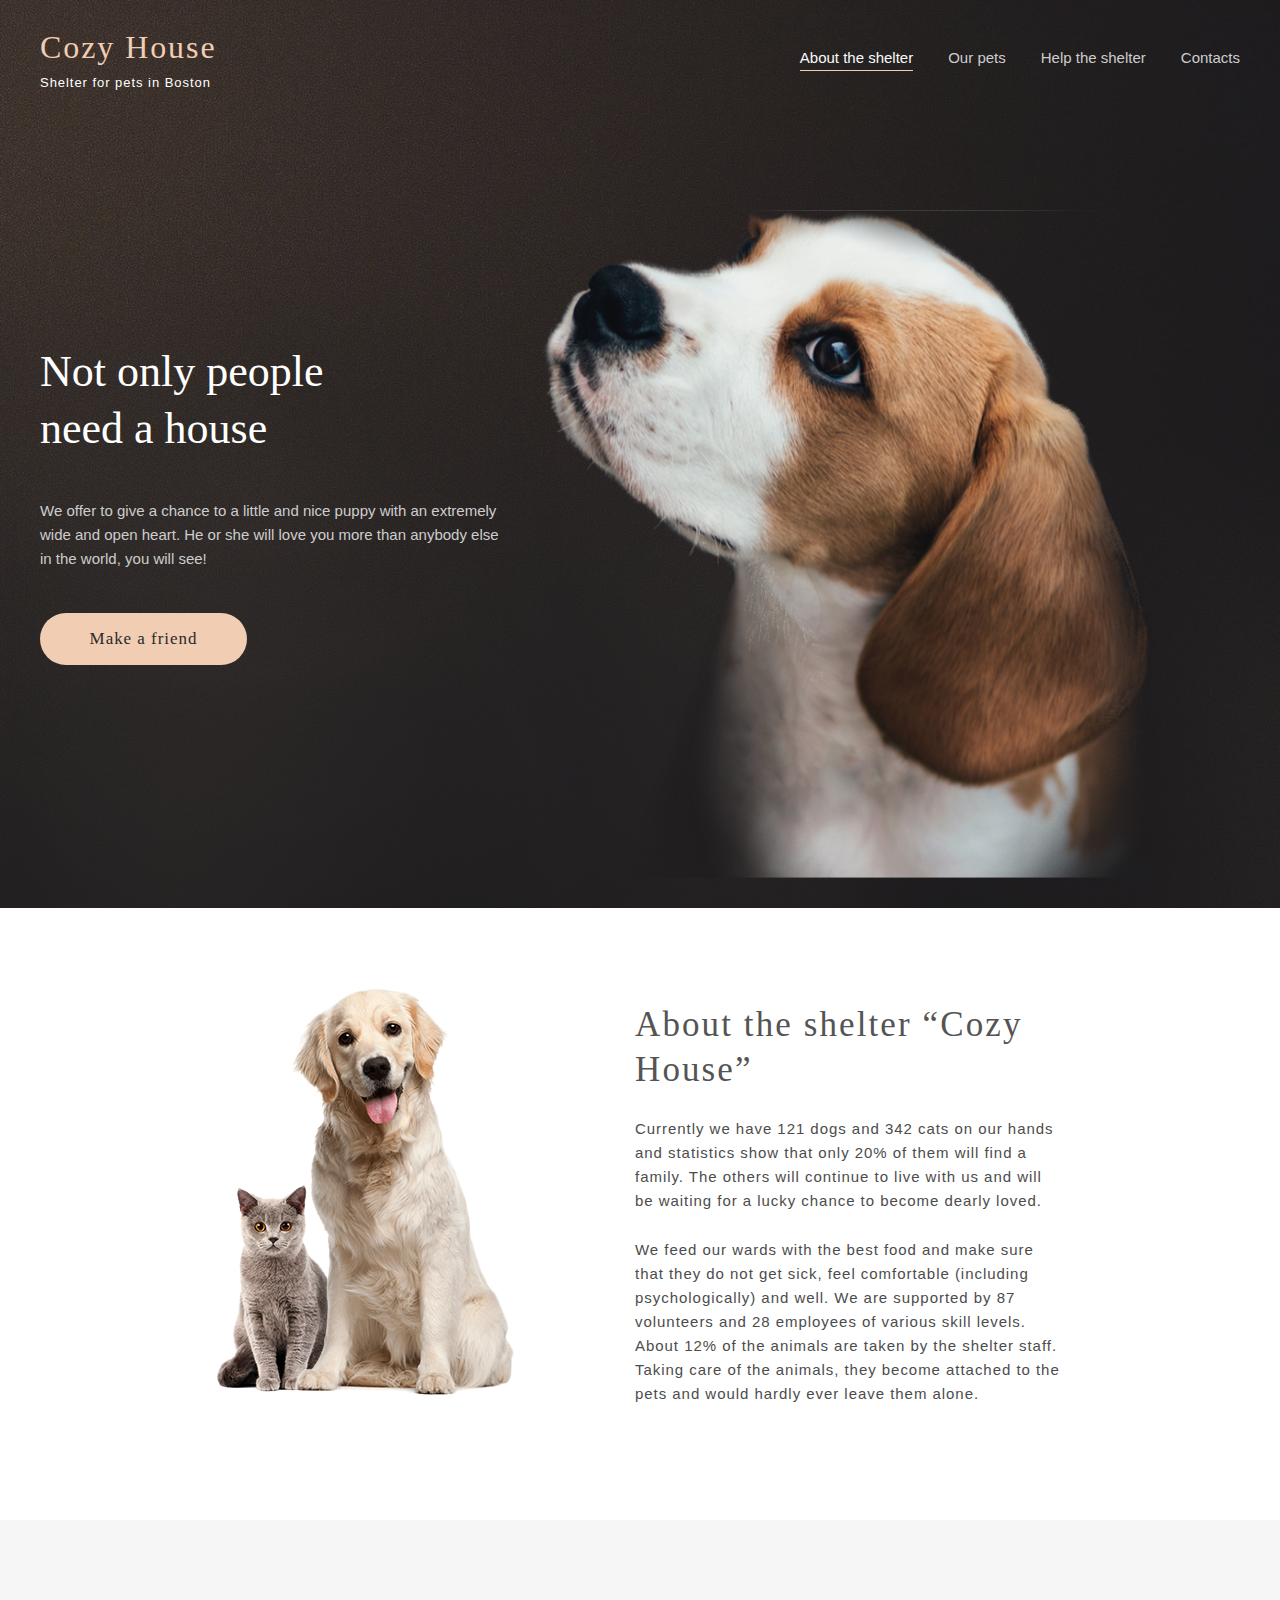
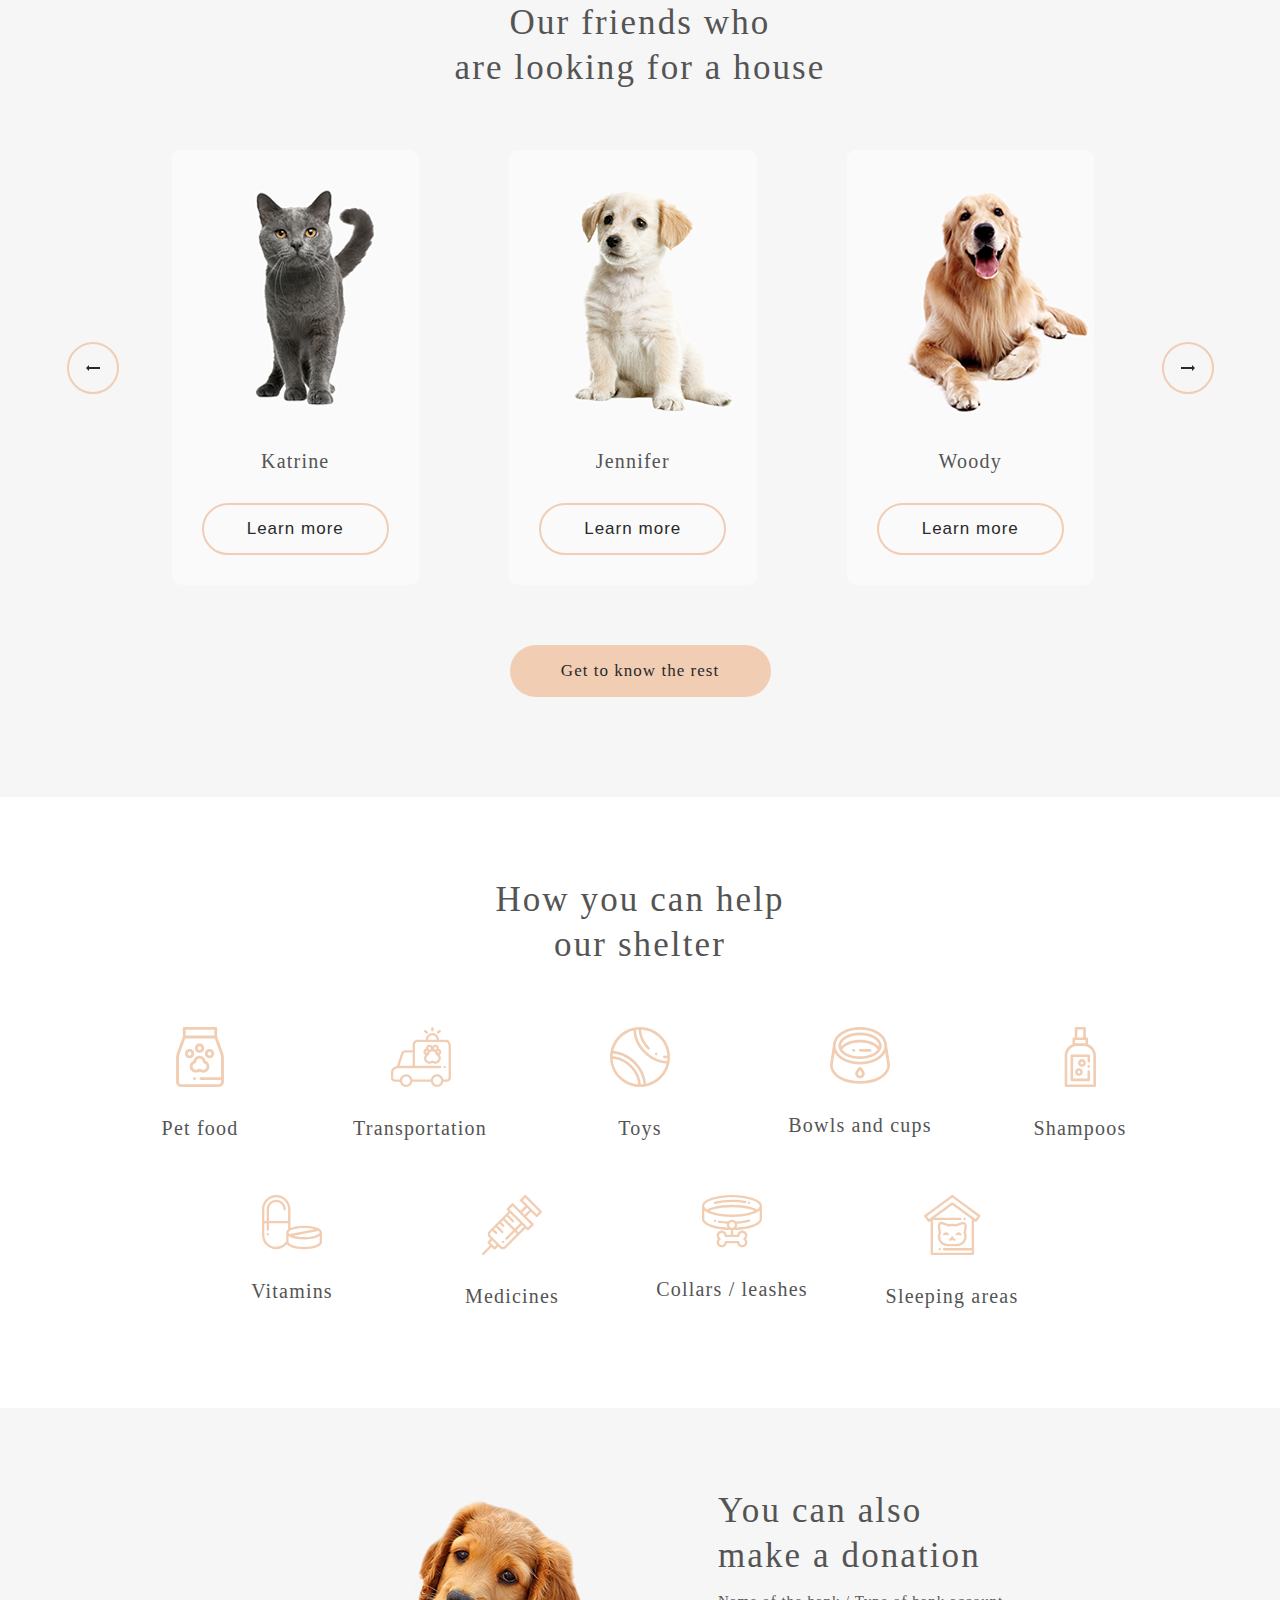
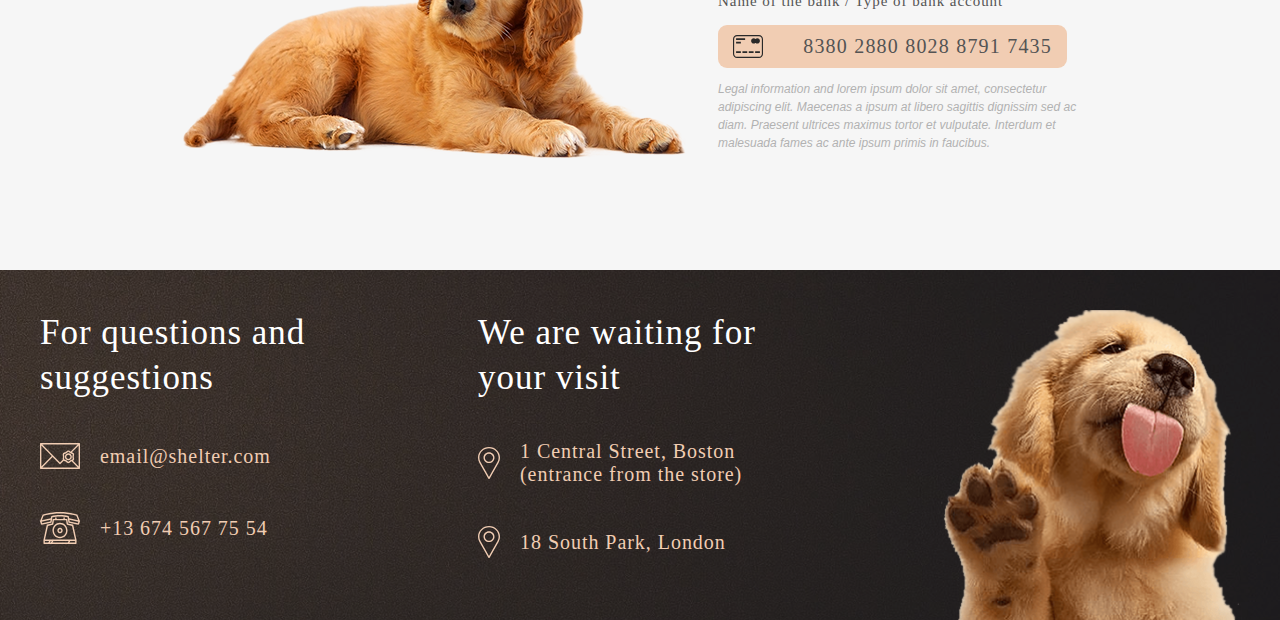
==== commit 1553c1d1: "3 task" ====
--- a/index.html
+++ b/index.html
@@ -12,6 +12,22 @@
 
 <body class="root">
     <section id="main" class="notOnly">
+        <nav class="burgerMenu">
+            <ul class="burgerList">
+                <li class="burgerItem add">
+                    <a class="burgerLink" href="#main">About the shelter</a>
+                </li>
+                <li class="burgerItem">
+                    <a class="burgerLink" href="./pages/pets.html">Our pets</a>
+                </li>
+                <li class="burgerItem">
+                    <a class="burgerLink" href="#help">Help the shelter</a>
+                </li>
+                <li class="burgerItem">
+                    <a class="burgerLink" href="#footer">Contacts</a>
+                </li>
+            </ul>
+        </nav>
         <header class="header">
             <div class="headerLogo">
                 <h1 class="headerTitle">Cozy&nbsp;House</h1>
@@ -33,7 +49,12 @@
                     </li>
                 </ul>
             </nav>
-            <img class="headerBurger" src="../image/Burger1.svg" alt="Burger menu">
+            <div class="headerBurger">
+                <div class="burgerSolid"></div>
+                <div class="burgerSolid"></div>
+                <div class="burgerSolid"></div>
+            </div>
+
         </header>
         <div class="notOnlyContent">
             <h2 class="notOnlyTitle">Not only people need&nbsp;a house</h2>
@@ -211,7 +232,7 @@
         <div class="footerContent">
             <div class="footerContacts">
                 <h3 class="footerTitle">For questions and suggestions</h3>
-                <a href = "mailto:email@shelter.com" class="footerSubtitle email">
+                <a href="mailto:email@shelter.com" class="footerSubtitle email">
                     <img src="../image/icon-email.svg" alt="email" class="footerIcon">
                     <span class="footerInfo">email@shelter.com</span>
                 </a>
@@ -234,6 +255,37 @@
             <img src="../image/footer-puppy.svg" alt="Puppy" class="footerLogo">
         </div>
     </footer>
+    <template id="templateCard">
+        <div class="popup">
+            <div class="popupContainer">
+                <div class="popupClose">
+                    <img src="./image/close.svg" alt="close popup">
+                </div>
+                <div class="popupWrapper">
+                    <h4 class="popupTitle"></h4>
+                    <p class="popupSubtitle"></p>
+                    <p class="popupDescription"></p>
+                    <ul class="popupList">
+                        <li class="popupItem">
+                            <b>Age:</b> <span class="age"></span>
+                        </li>
+                        <li class="popupItem">
+                            <b>Inoculations:</b> <span class="inoculations"></span>
+                        </li>
+                        <li class="popupItem">
+                            <b>Diseases:</b>  <span class="diseases"></span>
+                        </li>
+                        <li class="popupItem">
+                            <b>Parasites:</b> <span class="parasites"></span>
+                        </li>
+                    </ul>
+                </div>
+            </div>
+        </div>
+    </template>
+    <script type="module" src="./pages/main.js"></script>
+    <script type="module" src="./pages/utils.js"></script>
+    <script type="module" src="./pages/popup.js"></script>
 </body>
 
 </html>--- a/style.css
+++ b/style.css
@@ -10,6 +10,7 @@
 @import url(./blocks/header/Item/headerItem.css);
 @import url(./blocks/header/Link/headerLink.css);
 @import url(./blocks/header/burger/headerBurger.css);
+@import url(./blocks/header/Menu/burgerMenu.css);
 
 @import url(./blocks/notOnly/Content/notOnlyContent.css);
 @import url(./blocks/notOnly/Title/notOnlyTitle.css);
@@ -37,7 +38,6 @@
 @import url(./blocks/ourFriends/Description/ourFriendsDescription.css);
 @import url(./blocks/ourFriends/Name/ourFriendsName.css);
 @import url(./blocks/ourFriends/LearnMore/ourFriendsLearnMore.css);
-@import url(./blocks/ourFriends/Right/ourFriendsRightWrapper.css);
 @import url(./blocks/ourFriends/Right/ourFriendsRight.css);
 @import url(./blocks/ourFriends/Right/ourFriendsRightImage.css);
 @import url(./blocks/ourFriends/Button/ourFriendsButton.css);
@@ -75,4 +75,6 @@
 @import url(./blocks/pets/Item/petsItem.css);
 @import url(./blocks/pets/Pagination/petsPagination.css);
 @import url(./blocks/pets/Count/paginationCount.css);
-@import url(./blocks/pets/Arrow/paginationArrow.css);+@import url(./blocks/pets/Arrow/paginationArrow.css);
+
+@import url(./blocks/popup/popup.css);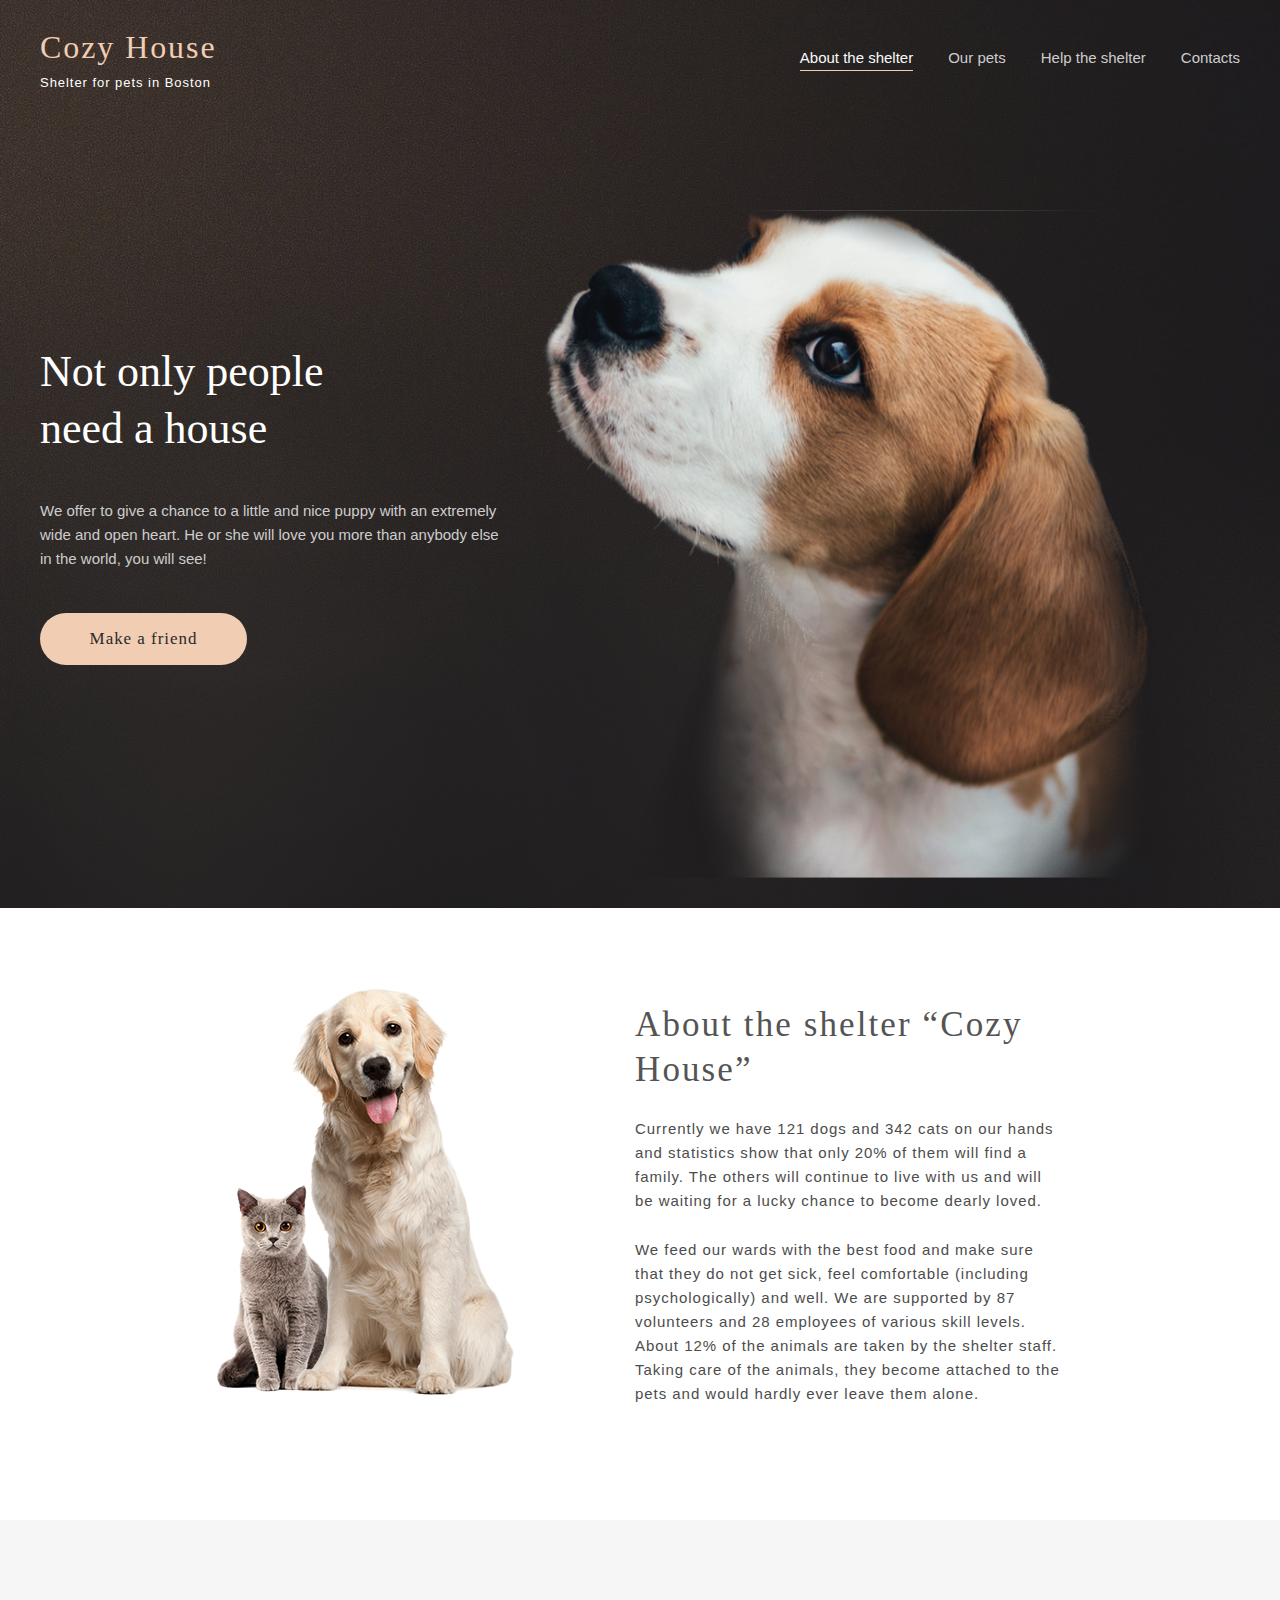
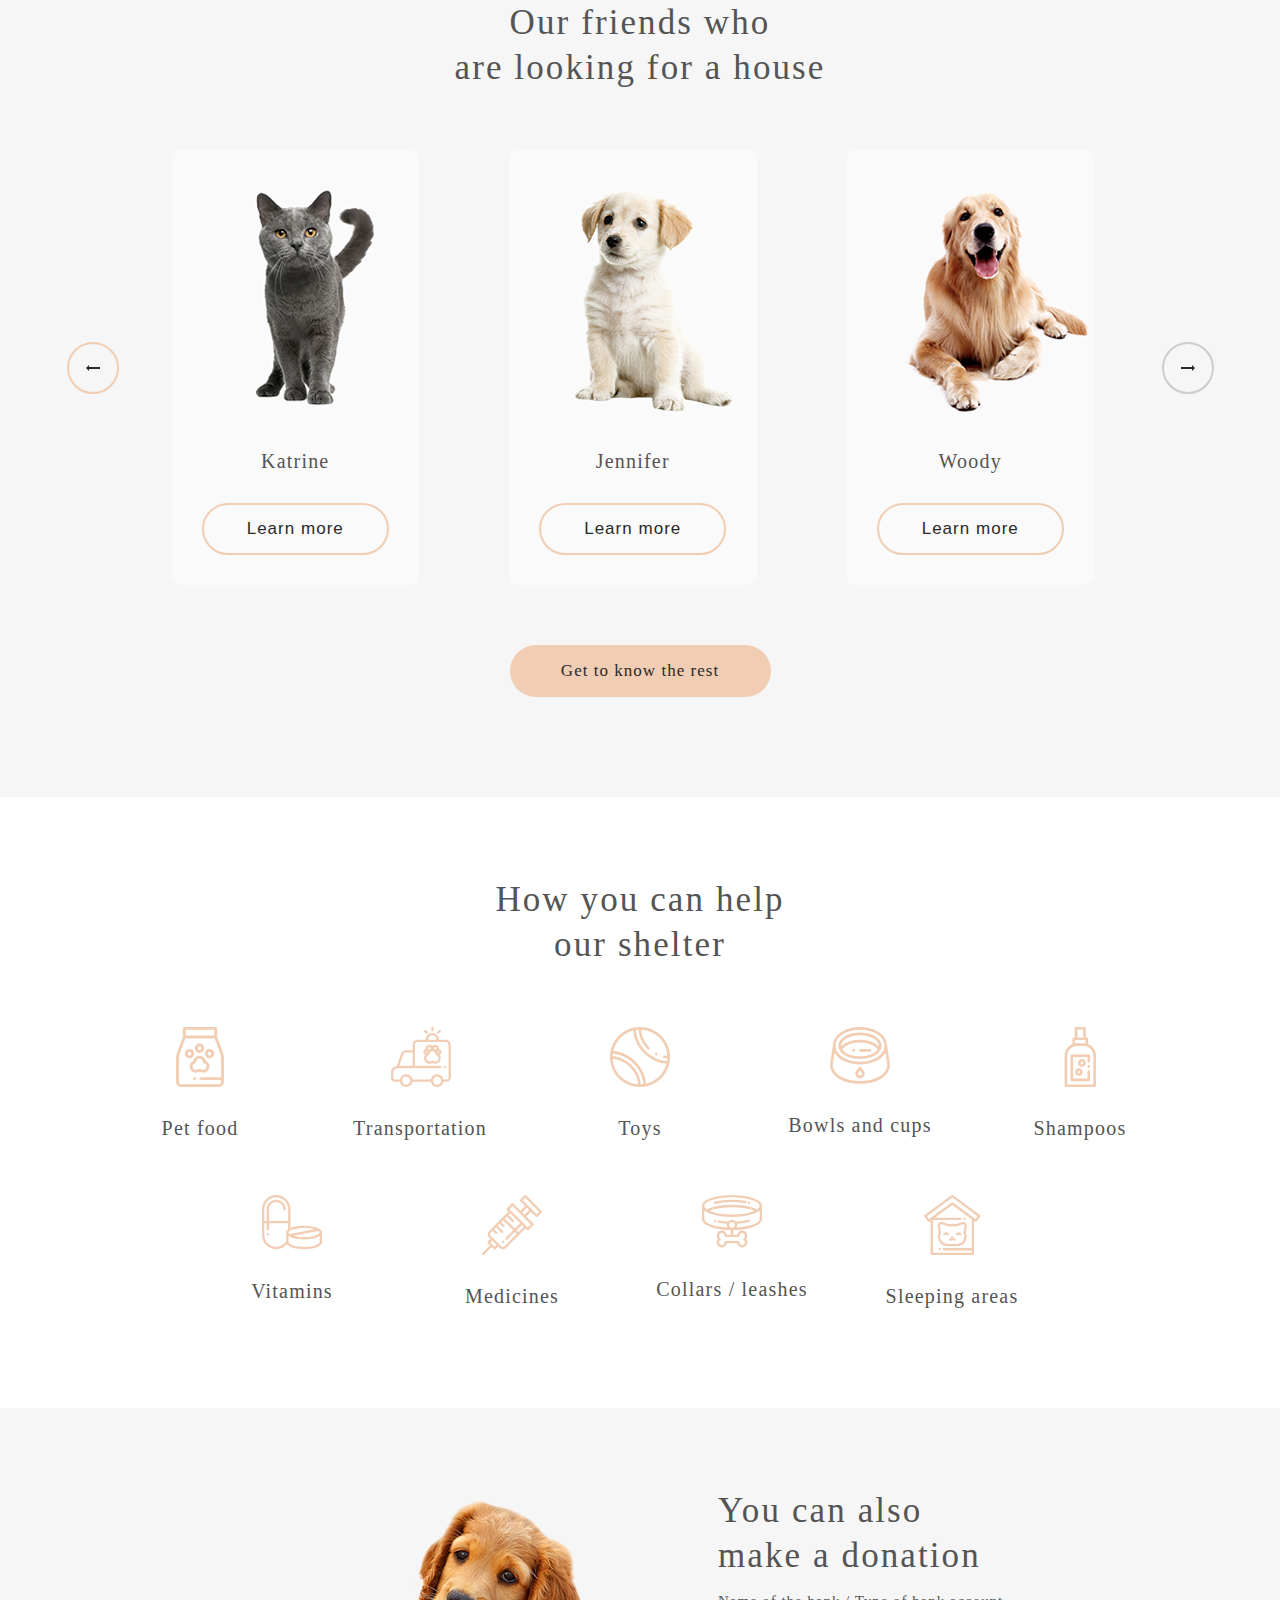
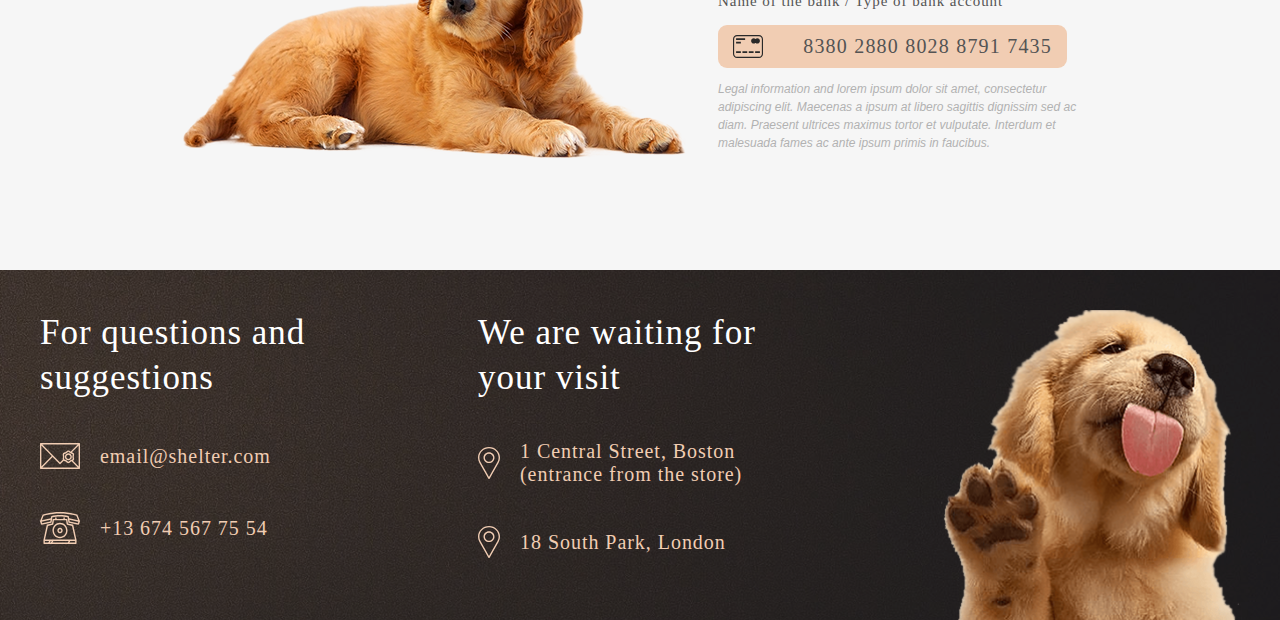
==== commit bfbbf196: "3 task" ====
--- a/index.html
+++ b/index.html
@@ -159,7 +159,7 @@
                         </li>
                     </ul>
                 </div>
-                <div class="ourFriendsRight">
+                <div class="ourFriendsRight disable">
                     <img class="ourFriendsRightImage" src="./image/Right.svg" alt="">
                 </div>
             </div>
